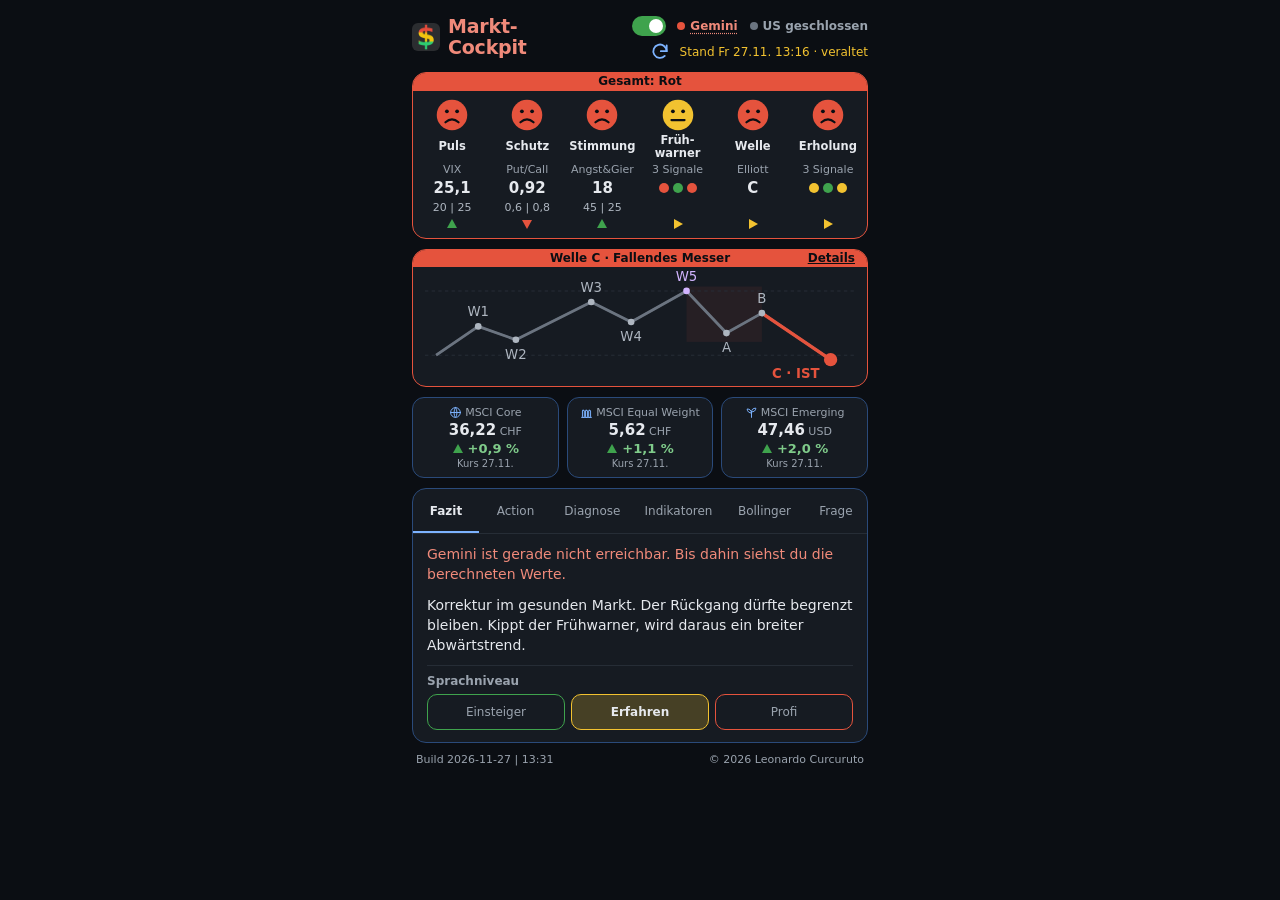
==== index.html @ 56d3d1f3 "Add files via upload" ====
<!doctype html>
<html lang="de">
<head>
<!-- ⚙️ VERSION: hier anpassen (Zürcher Zeit) -->
<script>const APP_VERSION = "2026-11-27 | 13:31";</script>
<meta charset="utf-8">
<meta name="viewport" content="width=device-width, initial-scale=1">
<meta name="theme-color" content="#0B0E13">
<link rel="icon" type="image/png" href="favicon.png">
<title>Markt-Cockpit</title>
<style>
/* ════════════════════════════════════════════════════════════
   1. DESIGN-TOKENS
   ════════════════════════════════════════════════════════════ */
:root {
  --bg: #0B0E13;
  --card: #161B22;
  --card-inset: #0F1318;
  --line: #262D36;
  --line-soft: #1F252D;
  --text: #E6E9EE;
  --text-2: #C9CFD6;
  --muted: #9AA3AE;
  --accent: #7DB3FF;
  --green: #3FA34D;
  --yellow: #F2C230;
  --red: #E5533D;
  --red-text: #F08A7A;
  --green-text: #7FCB8A;
  --violet: #D2B4FF;
  --blue: #4F8FE0;
  --frame: #2A4A7A;
  --neutral: #6B7480;
  --radius: 14px;
  --gap: 10px;
  --font: Inter, system-ui, -apple-system, "Segoe UI", Roboto, sans-serif;
}

/* ════════════════════════════════════════════════════════════
   2. BASIS
   ════════════════════════════════════════════════════════════ */
* { box-sizing: border-box; }
html, body { overflow-x: hidden; }
body { margin: 0; background: var(--bg); color: var(--text); font-family: var(--font); -webkit-text-size-adjust: 100%; }
a { color: var(--accent); }
button, input, select { font-family: inherit; }
.app { max-width: 480px; margin: 0 auto; padding: 12px 12px 16px; display: flex; flex-direction: column; gap: var(--gap); }
.muted { color: var(--muted); }
.num { font-variant-numeric: tabular-nums; }

/* ════════════════════════════════════════════════════════════
   3. KOMPONENTEN
   ════════════════════════════════════════════════════════════ */
.card { background: var(--card); border: 1px solid var(--frame); border-radius: var(--radius); overflow: hidden; }
.card[data-level="green"]  { border: 1.5px solid var(--green); }
.card[data-level="yellow"] { border: 1.5px solid var(--yellow); }
.card[data-level="red"]    { border: 1.5px solid var(--red); }

.status-bar { color: var(--bg); background: var(--neutral); padding: 1px 12px; text-align: center; font-size: 12px; font-weight: 600; line-height: 1.3; position: relative; }
.status-bar[data-level="green"]  { background: var(--green); }
.status-bar[data-level="yellow"] { background: var(--yellow); }
.status-bar[data-level="red"]    { background: var(--red); }
.status-bar a { position: absolute; right: 12px; color: var(--bg); }

.dot { width: 10px; height: 10px; border-radius: 999px; display: inline-block; flex-shrink: 0; background: var(--neutral); }
.dot[data-level="green"]  { background: var(--green); }
.dot[data-level="yellow"] { background: var(--yellow); }
.dot[data-level="red"]    { background: var(--red); }
.dot[data-level="blue"]   { background: var(--blue); }

/* Kopfzeile */
.header { display: flex; justify-content: space-between; align-items: center; gap: 8px; }
.header h1 { margin: 0; font-size: 24px; font-weight: 700; letter-spacing: -0.2px; white-space: nowrap;
  padding: 4px 0; }
.info-row { display: flex; align-items: center; gap: 2px; white-space: nowrap; }
.refresh { background: none; border: none; color: var(--accent); width: 40px; height: 40px; margin: -10px -2px -10px -10px; display: flex; align-items: center; justify-content: center; border-radius: 10px; cursor: pointer; }
.refresh:disabled { color: var(--muted); cursor: default; }
.refresh[data-busy="true"] svg { animation: spin 1s linear infinite; }
@keyframes spin { to { transform: rotate(360deg); } }
.live { display: flex; flex-direction: column; align-items: flex-end; gap: 2px; font-size: 12px; color: var(--muted); }
.live__badge { display: flex; align-items: center; gap: 5px; font-weight: 600; }
.live__badge::before { content: ""; width: 8px; height: 8px; border-radius: 999px; background: var(--neutral); }
.live__badge[data-state="live"] { color: var(--green-text); }
.live__badge[data-state="live"]::before { background: var(--green); }
.live__badge[data-state="offline"] { color: var(--red-text); }
.live__badge[data-state="offline"]::before { background: var(--red); }
.live__info[data-stale="true"] { color: var(--yellow); }
.live__row { display: flex; align-items: center; gap: 12px; }
.ai-badge { display: flex; align-items: center; gap: 5px; font-weight: 600; color: var(--muted); background: none; border: none; padding: 0; font: inherit; font-weight: 600; min-height: 28px; cursor: pointer; }
.ai-badge[data-state="fail"] { color: var(--red-text); text-decoration: underline dotted; text-underline-offset: 3px; }
.ai-error { background: var(--card); border: 1px solid var(--red); border-radius: 10px; padding: 10px 12px; font-size: 13px; line-height: 1.45; display: flex; flex-direction: column; gap: 6px; }
.ai-error[hidden] { display: none; }
.ai-error__head { display: flex; justify-content: space-between; align-items: center; gap: 8px; font-weight: 700; }
.ai-error__close { background: none; border: none; color: var(--muted); font-size: 18px; min-width: 44px; min-height: 32px; margin: -6px -10px -6px 0; cursor: pointer; }
.ai-error__detail { font-family: ui-monospace, Consolas, monospace; font-size: 11px; color: var(--muted); white-space: pre-wrap; word-break: break-word; background: var(--card-inset); border-radius: 6px; padding: 6px 8px; }
.ai-badge::before { content: ""; width: 8px; height: 8px; border-radius: 999px; background: var(--neutral); }
.ai-badge[data-state="ok"]::before   { background: var(--green); }
.ai-badge[data-state="busy"]::before { background: var(--yellow); }
.ai-badge[data-state="fail"]::before { background: var(--red); }
.ai-badge[data-state="off"] { opacity: 0.6; }
/* Schieber Gemini ein/aus (Klickfläche 44×28, sichtbar 34×20) */
.switch { position: relative; width: 44px; height: 28px; margin: -4px -6px; background: none; border: none; padding: 0; cursor: pointer; flex-shrink: 0; }
.switch::before { content: ""; position: absolute; left: 5px; top: 4px; width: 34px; height: 20px; border-radius: 999px; background: var(--line); transition: background 0.15s; }
.switch::after { content: ""; position: absolute; left: 8px; top: 7px; width: 14px; height: 14px; border-radius: 999px; background: var(--muted); transition: left 0.15s, background 0.15s; }
.switch[aria-checked="true"]::before { background: var(--green); }
.switch[aria-checked="true"]::after { left: 22px; background: #fff; }
.switch:focus-visible { outline: 2px solid var(--accent); outline-offset: 0; border-radius: 999px; }

/* Smiley-Reihe */
.signals { display: grid; grid-template-columns: repeat(6, minmax(0, 1fr)); column-gap: 3px; padding: 6px 3px; }
.signal { background: none; border: none; color: var(--text); display: flex; flex-direction: column; align-items: center; gap: 3px; padding: 2px 0; min-height: 44px; min-width: 0; cursor: pointer; }
/* Name darf nur an &shy; umbrechen (Früh-warner); feste Höhe hält die Zeilen darunter auf einer Linie */
.signal__name { font-size: clamp(10px, 2.7vw, 11.5px); font-weight: 600; line-height: 13px; height: 26px; display: flex; align-items: center; text-align: center; hyphens: manual; }
.signal__src { font-size: clamp(10px, 2.6vw, 11px); color: var(--muted); white-space: nowrap; }
.signal__value { font-size: 15px; font-weight: 700; height: 19px; line-height: 19px; }
.signal__range { font-size: 11px; color: #AEB6C0; height: 14px; line-height: 14px; }
.lights { display: flex; gap: 4px; align-items: center; height: 19px; }

/* Wellen-Zyklus */
.wave { padding: 4px 12px; }
.wave svg { display: block; width: 100%; height: auto; }

/* ETFs */
.etfs { display: grid; grid-template-columns: repeat(3, minmax(0, 1fr)); gap: 8px; }
.etf { background: var(--card); border: 1px solid var(--frame); border-radius: 12px; padding: 8px 4px; display: flex; flex-direction: column; align-items: center; gap: 2px; min-width: 0; color: var(--text); text-decoration: none; }
a.etf:active { border-color: var(--accent); }
.etf__name { display: flex; align-items: center; gap: 3px; font-size: 11px; color: var(--muted); white-space: nowrap; max-width: 100%; overflow: hidden; }
.etf__price { font-size: 15px; font-weight: 700; }
.etf__cur { font-size: 11px; font-weight: 500; color: var(--muted); }
.etf__chg { display: flex; align-items: center; gap: 4px; font-size: 13px; font-weight: 600; color: var(--muted); }
.etf__chg[data-dir="down"] { color: var(--red-text); }
.etf__chg[data-dir="up"]   { color: var(--green-text); }
.etf__date { font-size: 10px; color: var(--muted); }

/* Tabs */
.tablist { display: grid; grid-template-columns: 0.9fr 1fr 1.1fr 1.25fr 1.1fr 0.85fr;   /* Fazit, Action, Diagnose, Indikatoren, Bollinger, Frage */ border-bottom: 1px solid var(--line); }
.tab { background: none; border: none; min-height: 44px; padding: 0; font-size: clamp(10px, 2.7vw, 12px); min-width: 0; color: var(--muted); font-weight: 500; white-space: nowrap; cursor: pointer; }
.tab[aria-selected="true"] { color: var(--text); font-weight: 700; box-shadow: inset 0 -2px 0 var(--accent); }
.panel { padding: 10px 14px 12px; display: flex; flex-direction: column; gap: 10px; }
.panel p { margin: 0; font-size: 14px; line-height: 1.45; }
.panel h3 { margin: 0; font-size: 11px; font-weight: 600; color: var(--muted); text-transform: uppercase; letter-spacing: 0.8px; }
.panel h3.plain { text-transform: none; letter-spacing: 0; font-size: 12px; }
.block { display: flex; flex-direction: column; gap: 6px; border-top: 1px solid var(--line); padding-top: 8px; }
.loading { color: var(--muted); font-size: 13px; }
.error-text { color: var(--red-text); font-size: 13px; }

.kv { display: flex; align-items: center; gap: 8px; font-size: 13px; }
.kv > :nth-child(2) { flex-grow: 1; }
.kv > :last-child { color: var(--muted); }

.action { display: flex; gap: 10px; }
.action__nr { width: 22px; height: 22px; border-radius: 999px; background: var(--line); font-size: 12px; font-weight: 700; display: flex; align-items: center; justify-content: center; flex-shrink: 0; }
.action__title { font-size: 14px; font-weight: 600; }
.action__text { font-size: 13px; color: #AEB6C0; line-height: 1.4; }

.chips { display: flex; gap: 8px; flex-wrap: wrap; }
.chip { display: flex; align-items: center; gap: 6px; font-size: 12px; font-weight: 600; background: var(--card-inset); border: 1px solid var(--line); border-radius: 999px; padding: 3px 9px; }
.verdict { font-size: 15px; font-weight: 700; }
.verdict[data-level="green"]  { color: var(--green-text); }
.verdict[data-level="yellow"] { color: var(--yellow); }
.verdict[data-level="red"]    { color: var(--red-text); }
.verdict[data-level="blue"]   { color: #8DB8F0; }

.phase { background: var(--card-inset); border-left: 3px solid var(--neutral); border-radius: 0 8px 8px 0; padding: 8px 10px; }
.phase[data-level="green"]  { border-left-color: var(--green); }
.phase[data-level="yellow"] { border-left-color: var(--yellow); }
.phase[data-level="red"]    { border-left-color: var(--red); }
.phase__name { font-size: 12px; font-weight: 700; letter-spacing: 0.3px; }
.phase__desc { font-size: 13px; color: var(--text-2); line-height: 1.4; margin-top: 2px; }

.row-btn { background: none; border: none; border-bottom: 1px solid var(--line-soft); color: var(--text); display: flex; align-items: center; gap: 10px; padding: 0; min-height: 44px; font-size: 13px; text-align: left; cursor: pointer; width: 100%; }
.row-btn > :nth-child(2) { flex-grow: 1; }
.back-btn { background: none; border: none; color: var(--accent); display: flex; align-items: center; gap: 4px; padding: 0; min-height: 44px; font-size: 13px; cursor: pointer; align-self: flex-start; }
.ind-row { display: grid; grid-template-columns: 10px 1fr auto 12px; gap: 4px 10px; align-items: center; padding: 8px 0; border-bottom: 1px solid var(--line-soft); }
.ind-row__name { font-size: 13px; font-weight: 600; }
.ind-row__val { font-size: 13px; font-weight: 600; }
.ind-row__desc { grid-column: 2 / 5; font-size: 12px; color: var(--muted); line-height: 1.4; }
.kachel-fazit { background: var(--card-inset); border: 1px solid var(--line); border-radius: 10px; padding: 10px 12px; font-size: 13px; line-height: 1.45; color: var(--text-2); }

.boll { display: flex; flex-direction: column; gap: 6px; padding-top: 4px; }
.boll__bar { position: relative; height: 12px; border-radius: 999px; overflow: visible;
  background: linear-gradient(to right,
    var(--red) 0 25%, var(--yellow) 25% 35%, var(--blue) 35% 65%, var(--yellow) 65% 75%, var(--green) 75% 100%); }
.boll__marker { position: absolute; top: -5px; width: 6px; height: 22px; margin-left: -3px; border-radius: 3px; background: var(--text); box-shadow: 0 0 0 2px var(--bg); }
.boll__labels { display: flex; justify-content: space-between; font-size: 11px; color: var(--muted); }
.button-link { font-size: 14px; font-weight: 600; text-align: center; border: 1px solid #2E3640; border-radius: 10px; padding: 12px; text-decoration: none; display: block; }
.seg { display: grid; grid-template-columns: repeat(3, minmax(0, 1fr)); gap: 6px; }
.seg button { background: none; border: 1px solid var(--c); border-radius: 10px; color: var(--muted); font-size: 12px; min-height: 36px; cursor: pointer; }
.seg button[aria-pressed="true"] { background: color-mix(in srgb, var(--c) 22%, transparent); color: var(--text); font-weight: 600; }
.seg button[data-style="0"] { --c: var(--green); }
.seg button[data-style="1"] { --c: var(--yellow); }
.seg button[data-style="2"] { --c: var(--red); }
.ask { display: flex; gap: 8px; }
.ask input { flex: 1; min-width: 0; background: var(--card-inset); border: 1px solid var(--line); border-radius: 10px; color: var(--text); font-size: 14px; padding: 10px 12px; min-height: 44px; }
.ask input:focus { outline: none; border-color: var(--accent); }
.ask button { background: var(--line); border: none; border-radius: 10px; color: var(--text); font-size: 13px; font-weight: 600; padding: 0 14px; min-height: 44px; cursor: pointer; }
.ask button:disabled, .ask input:disabled { opacity: 0.5; }

.header h1 { display: flex; align-items: center; gap: 8px; }
.logo { width: 22px; height: 22px; border-radius: 5px; }
#appTitle span { transition: color 0.3s; }
#appTitle[data-level="green"]  span { color: var(--green-text); }
#appTitle[data-level="yellow"] span { color: var(--yellow); }
#appTitle[data-level="red"]    span { color: var(--red-text); }

/* Kopfzeile auf schmalen Handys: Titel darf schrumpfen, rechte Seite kompakter */
.header h1 { min-width: 0; flex-shrink: 1; }
/* Titel zweizeilig, Logo über beide Zeilen */
#appTitle { font-size: 19px; line-height: 1.1; }
#appTitle .logo { width: 28px; height: 28px; border-radius: 6px; }
@media (max-width: 380px) { #appTitle { gap: 6px; } #appTitle .logo { width: 26px; height: 26px; } }
.live { flex-shrink: 0; }
@media (max-width: 420px) {
  .header { gap: 6px; }
  .live { font-size: 11px; }
  .live__row { gap: 6px; }
  .live__badge, .ai-badge { gap: 4px; }
}

/* Fusszeile */
.footer { display: flex; justify-content: space-between; font-size: 11px; color: var(--muted); padding: 0 4px; }
</style>
</head>
<body>
<main class="app">

  <header class="header">
    <h1 id="appTitle"><img class="logo" src="favicon.png" alt="" onerror="this.remove()"><span>Markt-<br>Cockpit</span></h1>
    <div class="live">
      <span class="live__row">
        <button type="button" class="switch" id="aiSwitch" role="switch" aria-checked="true" aria-label="Gemini ein- oder ausschalten" title="Gemini ein/aus" data-action="ai-toggle"></button>
        <button type="button" class="ai-badge" id="aiBadge" data-state="idle" data-action="ai-info" title="Gemini-Verbindung">Gemini</button>
        <span class="live__badge" id="liveBadge">–</span>
      </span>
      <span class="info-row">
        <button type="button" class="refresh" id="refreshBtn" data-action="refresh" aria-label="Daten aktualisieren" title="Daten aktualisieren">
          <svg width="20" height="20" viewBox="0 0 24 24" aria-hidden="true" fill="none" stroke="currentColor" stroke-width="2.2" stroke-linecap="round" stroke-linejoin="round"><path d="M20 11a8 8 0 1 0-2.3 5.7"/><path d="M20 4v7h-7"/></svg>
        </button>
        <span class="live__info num" id="liveInfo">lädt…</span>
      </span>
    </div>
  </header>

  <section class="ai-error" id="aiErrorBox" role="alert" hidden></section>

  <section class="card" id="signalsCard" aria-label="Signale nach Zeithorizont">
    <div class="status-bar" id="overallBar" role="status">Gesamt: –</div>
    <div class="signals" id="signals"></div>
  </section>

  <section class="card" id="waveCard" aria-label="Wellen-Zyklus">
    <div class="status-bar" id="waveBar" role="status">Welle –</div>
    <div class="wave" id="waveChart"></div>
  </section>

  <section class="etfs" id="etfs" aria-label="ETFs"></section>

  <section class="card" id="tabsCard" aria-label="Details">
    <div class="tablist" role="tablist" id="tablist"></div>
    <div class="panel" id="tabPanel" role="tabpanel"></div>
  </section>

  <footer class="footer">
    <span class="num" id="build"></span>
    <span>© 2026 Leonardo Curcuruto</span>
  </footer>

</main>

<script>
"use strict";

/* ════════════════════════════════════════════════════════════
   1. KONFIGURATION
   ════════════════════════════════════════════════════════════ */

const CONFIG = {
  dataUrl: "data/market.json",          // erzeugt von .github/workflows/update-market.yml
  workerUrl: "https://adm-dashboard-proxy-google-api.siciliano-735.workers.dev",
  refreshUrl: "",                       // URL des Workers "cockpit-refresh" eintragen; leer = nur neu laden
  refreshMinutes: 5,
  staleMinutes: 90,                     // ältere Daten werden gelb markiert (bei offener Börse)
  maxAgeHours: 24,                      // älter als das: immer gelb und "veraltet"
  bottomFinderUrl: "https://de.tradingview.com/script/9iof2PC9/",
  tradingViewUrl: "https://www.tradingview.com/chart/NQ4ANQk2/?symbol=LSE%3ASWDA",
  analysisMaxAgeMin: 180,              // höchstens alle 3 h neu analysieren, ausser die Lage ändert sich
  storage: { gemini: "cockpit.gemini.v5", style: "analyseStyleLevel", aiOn: "cockpit.gemini.enabled" },   // v5: neuer Prompt (Zahlenformat)
};

// Ampel-Schwellen. level() liest: ab "yellow" gelb, ab "red" rot; lowerIsWorse kehrt die Richtung um.
const T = {
  vix:          { yellow: 20,  red: 25 },
  putCall:      { yellow: 0.6, red: 0.8 },
  fearGreed:    { greenLow: 45, greenHigh: 55, redLow: 25, redHigh: 75 },   // beidseitig: Angst UND Gier
  momentum:     { yellow: 75, red: 35, lowerIsWorse: true },
  breadth:      { yellow: 50, red: 35, lowerIsWorse: true },
  strength:     { yellow: 75, red: 35, lowerIsWorse: true },
  hySpread:     { yellow: 3.5, red: 5 },                  // High-Yield-Aufschlag in Prozentpunkten
  move:         { yellow: 70,  red: 110 },
  yieldCurve:   { yellow: 0.5, red: 0, lowerIsWorse: true },
  goldOilRatio: { yellow: 16,  red: 22 },
  oil:          { yellow: 60,  red: 90 },
  bitcoinPct:   { yellow: 2,   red: -2, lowerIsWorse: true },
  // Wellen-Modell (aus dem bisherigen Cockpit übernommen)
  phase: { overheatScore: 76, illusionBreadth: 35, illusionScoreMin: 35,
           knifeScore: 30, knifeVix: 24, correctionScore: 45, correctionBreadth: 45 },
};

// 8-Wellen-Zyklus: Ampel, Position in der Grafik, Erklärung
const PHASES = {
  W1: { level: "green",  x: 48,  y: 50, name: "Welle 1: Der Aufbruch", desc: "Erste zaghafte Erholung nach einem Bärenmarkt, meist von institutionellen Anlegern getragen." },
  W2: { level: "yellow", x: 82,  y: 62, name: "Welle 2: Der Rückstau", desc: "Scharfer Rücksetzer, weil die alte Angst nachwirkt. Welle 2 macht keine neuen Tiefs." },
  W3: { level: "green",  x: 150, y: 28, name: "Welle 3: Die breite Masse", desc: "Längste und stärkste Aufwärtsbewegung, getragen von guter Marktbreite." },
  W4: { level: "yellow", x: 186, y: 46, name: "Welle 4: Die Konsolidierung", desc: "Gewinnmitnahmen, unruhige Seitwärtsphase. Letzte gesunde Kaufgelegenheit." },
  W5: { level: "yellow", x: 236, y: 18, name: "Welle 5: Die Euphorie", desc: "Finale Übertreibung durch FOMO. Allzeithochs, während Grossanleger verkaufen." },
  A:  { level: "red",    x: 272, y: 56, name: "Welle A: Der Warnschuss", desc: "Erster abrupter Einbruch, von der Masse oft als Nachkaufchance unterschätzt." },
  B:  { level: "yellow", x: 304, y: 38, name: "Welle B: Markt-Illusion", desc: "Bullenfalle: Die Kurse steigen nochmals, die Marktbreite ist aber eingebrochen." },
  C:  { level: "red",    x: 366, y: 80, name: "Welle C: Die Kapitulation", desc: "Panikphase mit scharfem Abverkauf unter das Niveau von Welle A. Danach startet ein neuer Zyklus." },
};
const PHASE_ORDER = ["W1", "W2", "W3", "W4", "W5", "A", "B", "C"];

const TABS = [
  { id: "fazit",  label: "Fazit" },
  { id: "action", label: "Action" },
  { id: "diag",   label: "Diagnose" },
  { id: "ind",    label: "Indikatoren" },
  { id: "boll",   label: "Bollinger" },
  { id: "frage",  label: "Frage" },
];

const ETF_ICONS = { core: "globe", equal: "bars", emerging: "sprout" };
// Absprung zur Kursquelle (Yahoo Finance, gleiche Börse und Währung wie in data/market.json).
// Fallback, falls market.json noch keinen Ticker enthält.
const ETF_TICKERS = { core: "WRDUSW.SW", equal: "MWEQ.SW", emerging: "EIMI.SW" };
const etfUrl = (ticker) => `https://finance.yahoo.com/quote/${encodeURIComponent(ticker)}/`;

const STYLE_LEVELS = [
  { label: "Einsteiger", prompt: "Erkläre sehr einfach, ohne Fachbegriffe. Ein Alltagsvergleich ist erlaubt, darf aber kein Risiko verharmlosen." },
  { label: "Erfahren",   prompt: "Erkläre für Anleger mit Grundkenntnissen. Übliche Fachbegriffe sind ok." },
  { label: "Profi",      prompt: "Knapp und fachlich präzise, Fachbegriffe ohne Erklärung." },
];

/* ════════════════════════════════════════════════════════════
   2. HILFSFUNKTIONEN
   ════════════════════════════════════════════════════════════ */
const $ = (id) => document.getElementById(id);

const esc = (s) => String(s ?? "").replace(/[&<>"']/g, (c) =>
  ({ "&": "&amp;", "<": "&lt;", ">": "&gt;", '"': "&quot;", "'": "&#39;" }[c]));

const isNum = (n) => typeof n === "number" && Number.isFinite(n);

const fmt = (n, digits = 2) => isNum(n)
  ? n.toLocaleString("de-CH", { minimumFractionDigits: digits, maximumFractionDigits: digits }).replace(".", ",")
  : "–";

const fmtPct = (n, digits = 1) => isNum(n) ? (n > 0 ? "+" : n < 0 ? "−" : "") + fmt(Math.abs(n), digits) + " %" : "–";

async function fetchJSON(url, options = {}, timeoutMs = 15000) {
  const ctrl = new AbortController();
  const timer = setTimeout(() => ctrl.abort(), timeoutMs);
  try {
    const res = await fetch(url, { ...options, signal: ctrl.signal });
    if (!res.ok) {
      const body = await res.text().catch(() => "");
      throw Object.assign(new Error(`HTTP ${res.status}`), { status: res.status, body: body.slice(0, 800) });
    }
    return await res.json();
  } finally {
    clearTimeout(timer);
  }
}

const store = {
  get(key) { try { return JSON.parse(localStorage.getItem(key)); } catch { return null; } },
  set(key, val) { try { localStorage.setItem(key, JSON.stringify(val)); } catch { /* voll oder gesperrt */ } },
};

/* ════════════════════════════════════════════════════════════
   3. DATEN
   ════════════════════════════════════════════════════════════ */
const loadMarket = () => fetchJSON(`${CONFIG.dataUrl}?t=${Date.now()}`);

/* ════════════════════════════════════════════════════════════
   4. LOGIK
   ════════════════════════════════════════════════════════════ */
function level(value, t) {
  if (!isNum(value)) return "none";
  if (t.lowerIsWorse) return value <= t.red ? "red" : value <= t.yellow ? "yellow" : "green";
  return value >= t.red ? "red" : value >= t.yellow ? "yellow" : "green";
}

// Angst & Gier: beide Extreme sind ein Warnsignal
function fearGreedLevel(v) {
  const t = T.fearGreed;
  if (!isNum(v)) return "none";
  if (v < t.redLow || v > t.redHigh) return "red";
  return v >= t.greenLow && v <= t.greenHigh ? "green" : "yellow";
}

// Richtung ggü. Vortag aus Sicht des Marktes: worse | better | same
function trend(value, prev, lowerIsWorse = false, tolerancePct = 1) {
  if (!isNum(value) || !isNum(prev) || prev === 0) return "same";
  const chg = ((value - prev) / Math.abs(prev)) * 100;
  if (Math.abs(chg) < tolerancePct) return "same";
  return (lowerIsWorse ? chg < 0 : chg > 0) ? "worse" : "better";
}

// Ampel einer Gruppe: 2+ rot = rot, 1 rot oder 2+ gelb = gelb, sonst grün
function groupLevel(levels) {
  const valid = levels.filter((l) => l !== "none");
  if (!valid.length) return "none";
  const reds = valid.filter((l) => l === "red").length;
  const yellows = valid.filter((l) => l === "yellow").length;
  return reds >= 2 ? "red" : reds === 1 || yellows >= 2 ? "yellow" : "green";
}

// Gesamt über die fünf Smileys: 0–1 rot = grün, 2–3 = gelb, 4–5 = rot
function overallLevel(levels) {
  if (levels.every((l) => l === "none")) return "none";
  const reds = levels.filter((l) => l === "red").length;
  return reds >= 4 ? "red" : reds >= 2 ? "yellow" : "green";
}

function fruehwarnerLevel(fw) {
  if (!fw) return "none";
  const reds = ["smallCaps", "breadth", "credit"].filter((k) => fw[k]?.red).length;
  return reds >= 3 ? "red" : reds === 2 ? "yellow" : "green";
}

// Erholungs-Radar: 3 grün = Boden wahrscheinlich, 2 = erste Zeichen, 0–1 = noch kein Boden (rot)
function erholungLevel(er) {
  if (!er) return "none";
  const greens = ["fearTurn", "vixCurve", "credit"].filter((k) => er[k]?.green).length;
  return greens >= 3 ? "green" : greens === 2 ? "yellow" : "red";
}
const ERHOLUNG_TEXT = { green: "Boden wahrscheinlich", yellow: "Erste Zeichen", red: "Noch kein Boden", none: "Keine Daten" };

// Wellen-Modell: Phase aus Angst & Gier, Marktbreite und VIX
function detectPhase(fg, breadth, vix) {
  const p = T.phase;
  if (!isNum(fg)) return { code: null, status: "Keine Daten" };
  if (fg >= p.overheatScore) return { code: "W5", status: "Überhitzt" };
  if (isNum(breadth) && breadth < p.illusionBreadth && fg >= p.illusionScoreMin) return { code: "B", status: "Markt-Illusion" };
  if (fg < p.knifeScore && isNum(vix) && vix > p.knifeVix) return { code: "C", status: "Fallendes Messer" };
  if (fg < p.correctionScore || (isNum(breadth) && breadth < p.correctionBreadth)) return { code: "A", status: "Korrektur" };
  return { code: "W3", status: "Gesund" };
}

// Marktdiagnose = Welle × Frühwarner × Erholungs-Radar
function diagnose(phase, fwLevel, erLevel) {
  const down = phase === "A" || phase === "C";
  const up = phase === "W1" || phase === "W3" || phase === "W5";
  const fwRed = fwLevel === "red";
  if (!phase) return { level: "none", title: "Keine Diagnose", text: "Es fehlen Daten." };
  if (down && erLevel === "green") return { level: "green", title: "Boden in Sicht – Kaufgelegenheit",
    text: "Die Panik lässt nach: Angst, VIX und Kreditmarkt entspannen sich. Eine gute Phase für die nächste Tranche." };
  if (down && erLevel === "yellow" && !fwRed) return { level: "green", title: "Korrektur mit ersten Erholungszeichen",
    text: "Der Markt ist gesund und die Panik beginnt nachzulassen. Ein Boden ist noch nicht bestätigt." };
  if (down && !fwRed) return { level: "green", title: "Korrektur im gesunden Markt",
    text: "Der Rückgang dürfte begrenzt bleiben. Kippt der Frühwarner, wird daraus ein breiter Abwärtstrend." };
  if (down && fwRed) return { level: "red", title: "Breiter Abwärtstrend",
    text: "Welle C kann tief laufen. Nur gestaffelt investieren." };
  if (phase === "B" && fwRed) return { level: "red", title: "Bullenfalle", text: "Die Erholung hat keine breite Basis." };
  if (up && fwRed) return { level: "yellow", title: "Divergenz – mögliches Top", text: "Der Index steigt, der breite Markt bröckelt." };
  return { level: "green", title: "Gesunder Trend", text: "Kein Handlungsbedarf." };
}

// "Mo 23.11." in Zürcher Zeit
function dayDate(d) {
  const p = Object.fromEntries(new Intl.DateTimeFormat("de-CH", { timeZone: "Europe/Zurich", weekday: "short", day: "2-digit", month: "2-digit" })
    .formatToParts(d).map((x) => [x.type, x.value]));
  return `${p.weekday.replace(".", "")} ${p.day}.${p.month}.`;
}

// "2026-11-20" → "20.11."
const isoToDayMonth = (iso) => (/^\d{4}-\d{2}-\d{2}$/.test(iso || "") ? `${iso.slice(8, 10)}.${iso.slice(5, 7)}.` : "");

function marketClock(updatedIso, now = new Date()) {
  const ny = new Date(now.toLocaleString("en-US", { timeZone: "America/New_York" }));
  const day = ny.getDay();
  const mins = ny.getHours() * 60 + ny.getMinutes();
  const open = day >= 1 && day <= 5 && mins >= 570 && mins < 960;          // 9:30–16:00 New York
  const zh = (d) => d.toLocaleTimeString("de-CH", { timeZone: "Europe/Zurich", hour: "2-digit", minute: "2-digit" });
  const updated = updatedIso ? new Date(updatedIso) : null;
  const ageMin = updated ? (now - updated) / 60000 : Infinity;
  const tooOld = ageMin > CONFIG.maxAgeHours * 60;
  return {
    open,
    stale: (open && ageMin > CONFIG.staleMinutes) || tooOld,
    label: updated ? `Stand ${dayDate(updated)} ${zh(updated)}${tooOld ? " · veraltet" : ""}` : "Keine Daten",
  };
}

// Alle Anzeigewerte an einem Ort aus den Rohdaten berechnen
function buildModel(m) {
  const s = m.sentiment || {};
  const parts = s.parts || {};
  const q = m.quotes || {};
  const r = m.rates || {};
  const score = (k) => parts[k]?.score;

  const fg = s.fearGreed?.value;
  const vix = s.vix?.value;
  const breadth = score("stock_price_breadth");
  const phase = detectPhase(fg, breadth, vix);
  const phaseLevel = phase.code ? PHASES[phase.code].level : "none";
  const fwLevel = fruehwarnerLevel(m.fruehwarner);
  const erLevel = erholungLevel(m.erholung);
  const ratio = isNum(q.gold?.value) && isNum(q.oil?.value) && q.oil.value > 0 ? q.gold.value / q.oil.value : null;

  // Einzelindikatoren je Kachel
  const row = (name, value, lvl, desc, tr = "same") => ({ name, value, level: lvl, desc, trend: tr });
  const groups = [
    { id: "sentiment", name: "Sentiment & Nervosität", rows: [
      row("VIX", fmt(vix, 1), level(vix, T.vix), "Angst-Index: erwartete Schwankung des S&P 500. Unter 20 ruhig, über 25 Stress.", trend(vix, s.vix?.prev)),
      row("Angst & Gier", isNum(fg) ? `${Math.round(fg)} / 100` : "–", fearGreedLevel(fg), "CNN-Stimmungsbarometer aus sieben Faktoren. Beide Extreme sind Warnsignale.", trend(fg, s.fearGreed?.prev, true)),
      row("Put/Call", fmt(s.putCall?.value, 2), level(s.putCall?.value, T.putCall), "Absicherungen im Verhältnis zu Wetten auf steigende Kurse (5-Tage-Schnitt).", trend(s.putCall?.value, s.putCall?.prev)),
      row("Bitcoin 24 h", fmtPct(q.bitcoin?.changePct), level(q.bitcoin?.changePct, T.bitcoinPct), `Fiebermesser für Risikolust. Kurs: ${fmt(q.bitcoin?.value, 0)} USD.`),
    ]},
    { id: "trend", name: "Trend- & Sicherheits-Schutz", rows: [
      row("Sicherheits-Ampel", phase.status, phaseLevel, phase.code ? PHASES[phase.code].name : "–"),
      row("Markt-Schwung", isNum(score("market_momentum_sp500")) ? `${Math.round(score("market_momentum_sp500"))} / 100` : "–", level(score("market_momentum_sp500"), T.momentum), "S&P 500 im Vergleich zu seinem 125-Tage-Schnitt (CNN)."),
      row("Marktbreite", isNum(breadth) ? `${Math.round(breadth)} / 100` : "–", level(breadth, T.breadth), "Steigen viele oder nur wenige Aktien? Unter 35 trägt nur noch eine Minderheit den Markt."),
    ]},
    { id: "struktur", name: "Markt-Struktur & Liquidität", rows: [
      row("Aktien-Stärke", isNum(score("stock_price_strength")) ? `${Math.round(score("stock_price_strength"))} / 100` : "–", level(score("stock_price_strength"), T.strength), "Aktien auf 52-Wochen-Hochs im Vergleich zu Tiefs."),
      row("Credit Spreads", isNum(r.hySpread?.value) ? fmt(r.hySpread.value, 2) + " %" : "–", level(r.hySpread?.value, T.hySpread), "Aufschlag von Hochzinsanleihen gegenüber Staatsanleihen. Steigt er, wächst der Stress im Kreditmarkt.", trend(r.hySpread?.value, r.hySpread?.prev)),
      row("MOVE-Index", fmt(q.move?.value, 1), level(q.move?.value, T.move), "Erwartete Schwankung von US-Staatsanleihen, das Gegenstück zum VIX.", trend(q.move?.value, q.move?.prev)),
      row("Zinskurve 10J–2J", isNum(r.yieldCurve?.value) ? fmtPct(r.yieldCurve.value, 2).replace(" %", " pp") : "–", level(r.yieldCurve?.value, T.yieldCurve), "Unter 0 ist die Kurve invertiert, historisch ein Rezessionsvorbote.", trend(r.yieldCurve?.value, r.yieldCurve?.prev, true)),
    ]},
    { id: "rohstoffe", name: "Rohstoffe: Öl & Gold", rows: [
      row("Gold-Öl-Ratio", isNum(ratio) ? `${fmt(ratio, 1)} : 1` : "–", level(ratio, T.goldOilRatio), "Hoch = Krisenstimmung, tief = starkes Wachstum."),
      row("Gold", isNum(q.gold?.value) ? fmt(q.gold.value, 0) + " USD" : "–", "none", "Sicherer Hafen in unruhigen Zeiten (Future, Unze).", trend(q.gold?.value, q.gold?.prev, true)),
      row("Öl (WTI)", isNum(q.oil?.value) ? fmt(q.oil.value, 2) + " USD" : "–", level(q.oil?.value, T.oil), "Spiegel der globalen Energienachfrage.", trend(q.oil?.value, q.oil?.prev)),
    ]},
  ];
  groups.forEach((g) => { g.level = groupLevel(g.rows.map((x) => x.level)); });

  const signals = [
    { name: "Puls", src: "VIX", tab: "ind", value: fmt(vix, 1), range: "20 | 25", level: level(vix, T.vix), trend: trend(vix, s.vix?.prev) },
    { name: "Schutz", src: "Put/Call", tab: "ind", value: fmt(s.putCall?.value, 2), range: "0,6 | 0,8", level: level(s.putCall?.value, T.putCall), trend: trend(s.putCall?.value, s.putCall?.prev) },
    { name: "Stimmung", src: "Angst&Gier", tab: "ind", value: isNum(fg) ? Math.round(fg) : "–", range: "45 | 25", level: fearGreedLevel(fg), trend: trend(fg, s.fearGreed?.prev, true) },
    { name: "Früh&shy;warner", src: "3 Signale", tab: "diag", lights: m.fruehwarner || {}, level: fwLevel, trend: "same" },
    { name: "Welle", src: "Elliott", tab: "diag", value: phase.code || "–", level: phaseLevel, trend: "same" },
    { name: "Erholung", src: "3 Signale", tab: "diag", recovery: m.erholung || {}, level: erLevel, trend: "same", inOverall: false },
  ];

  return {
    raw: m, groups, signals, phase, phaseLevel, fwLevel, erLevel,
    // Gesamtampel wie bisher nur aus den fünf Warn-Smileys; Erholung zählt nicht mit
    overall: overallLevel(signals.filter((x) => x.inOverall !== false).map((x) => x.level)),
    diag: diagnose(phase.code, fwLevel, erLevel),
    clock: marketClock(m.updated),
  };
}

/* ════════════════════════════════════════════════════════════
   5. GEMINI (über Cloudflare Worker, der Key bleibt im Worker)
   ════════════════════════════════════════════════════════════ */
// Erzwingt gültiges JSON in genau dieser Form
const ANALYSIS_SCHEMA = {
  type: "OBJECT",
  properties: {
    fazit: { type: "STRING" },
    actions: { type: "ARRAY", items: { type: "OBJECT", properties: { title: { type: "STRING" }, text: { type: "STRING" } }, required: ["title", "text"] } },
    kacheln: { type: "OBJECT", properties: { sentiment: { type: "STRING" }, trend: { type: "STRING" }, struktur: { type: "STRING" }, rohstoffe: { type: "STRING" } } },
  },
  required: ["fazit", "actions", "kacheln"],
};

// Gemini liefert Umlaute teils als HTML-Codes (&#228; = ä). Zurückwandeln, ohne HTML auszuführen.
function decodeEntities(t) {
  const ta = document.createElement("textarea");
  ta.innerHTML = t;
  return ta.value;
}

// Schreibweise absichern: echte Umlaute, nie ß (Schweiz)
const swissSpelling = (t) => decodeEntities(String(t ?? "")).replace(/ß/g, "ss");

// Alle Texte in einem Gemini-Ergebnis bereinigen (auch verschachtelt)
const cleanTexts = (v) => typeof v === "string" ? swissSpelling(v)
  : Array.isArray(v) ? v.map(cleanTexts)
  : v && typeof v === "object" ? Object.fromEntries(Object.entries(v).map(([k, x]) => [k, cleanTexts(x)]))
  : v;

async function callGemini(prompt, schema = null) {
  const body = {
    contents: [{ role: "user", parts: [{ text: prompt }] }],
    generationConfig: { temperature: 0.3, ...(schema ? { responseMimeType: "application/json", responseSchema: schema } : {}) },
  };
  setGeminiStatus("busy");
  try {
    const res = await fetchJSON(CONFIG.workerUrl, {
      method: "POST", headers: { "Content-Type": "application/json" }, body: JSON.stringify(body),
    }, 95000);   // Cloudflare bricht nach 100 s ab
    // Denk-Teile (thought) überspringen, nur die eigentliche Antwort verwenden
    const text = (res?.candidates?.[0]?.content?.parts || []).filter((p) => !p.thought).map((p) => p.text || "").join("");
    if (!text) throw new Error("Leere Antwort");
    ui.geminiError = null;
    setGeminiStatus("ok");
    return schema ? text : swissSpelling(text);   // JSON wird nach dem Einlesen bereinigt
  } catch (err) {
    rememberGeminiError(err);
    setGeminiStatus("fail");
    throw err;
  }
}

function parseJsonLoose(text) {
  const clean = text.replace(/```json|```/g, "").trim();
  try { return JSON.parse(clean); } catch { /* weiter unten */ }
  const start = clean.indexOf("{"), end = clean.lastIndexOf("}");
  return JSON.parse(clean.slice(start, end + 1));
}

function geminiFacts(model) {
  const m = model.raw;
  return {
    welle: model.phase.code, welle_status: model.phase.status, marktdiagnose: model.diag.title,
    gesamtampel: model.overall, fruehwarner: m.fruehwarner,
    erholungs_radar: { status: ERHOLUNG_TEXT[model.erLevel], details: m.erholung },
    angst_gier: m.sentiment?.fearGreed, vix: m.sentiment?.vix, put_call: m.sentiment?.putCall,
    cnn_teilindikatoren: m.sentiment?.parts, kurse: m.quotes, zinsen: m.rates,
    etfs: m.etfs, bollinger_swda: m.bollinger,
    // So stehen die Werte in den Kacheln. Gemini soll genau diese Schreibweise verwenden.
    anzeige: {
      vix: fmt(m.sentiment?.vix?.value, 1), vix_vortag: fmt(m.sentiment?.vix?.prev, 1),
      angst_gier: isNum(m.sentiment?.fearGreed?.value) ? String(Math.round(m.sentiment.fearGreed.value)) : "–",
      angst_gier_vortag: isNum(m.sentiment?.fearGreed?.prev) ? String(Math.round(m.sentiment.fearGreed.prev)) : "–",
      put_call: fmt(m.sentiment?.putCall?.value, 2),
      sp500_veraenderung: fmtPct(m.quotes?.sp500?.changePct, 1),
    },
  };
}

function buildPrompt(model, styleIdx) {
  return `Du bist ein besonnener Marktstratege. Dein Leser ist ein langfristiger Privatanleger in der Schweiz
(Anlagehorizont 10–15 Jahre, drei Welt-ETFs: MSCI Core, MSCI Equal Weight, MSCI Emerging; gestaffelter Einstieg).
Sprachniveau: ${STYLE_LEVELS[styleIdx].prompt}

REGELN:
1. Nutze ausschliesslich die Daten unten. Erfinde keine Zahlen, keine Unternehmensnachrichten.
2. Die Welle und die Marktdiagnose sind gesetzt. Widersprich ihnen nicht.
   Nenne neben Risiken auch positive Anzeichen (Erholungs-Radar, Frühwarner), wenn die Daten sie zeigen.
3. Weder beschönigen noch dramatisieren. Chancen und Risiken gleich gewichten.
4. Rechtschreibung: Verwende IMMER die Umlaute ä, ö, ü, Ä, Ö, Ü – niemals ae, oe, ue als Ersatz.
   Verwende NIE das Zeichen ß, schreibe immer ss (Schweizer Rechtschreibung). Du-Form.
   Schreibe reinen Text: keine HTML-Codes wie &#228; oder &auml;, kein Markdown.
5. Zahlen: Übernimm VIX, Angst & Gier, Put/Call und S&P-500-Veränderung exakt aus "anzeige"
   (Dezimalkomma, gleiche Rundung). Alle übrigen Zahlen ebenfalls mit Dezimalkomma.

Antworte NUR mit diesem JSON:
{"fazit": "3–4 Sätze Fliesstext zur Gesamtlage inkl. wichtigster Veränderung zum Vortag",
 "actions": [{"title": "max. 5 Wörter", "text": "1 Satz"}],
 "kacheln": {"sentiment": "1–2 Sätze", "trend": "1–2 Sätze", "struktur": "1–2 Sätze", "rohstoffe": "1–2 Sätze"}}
Genau 4 Actions, handlungsorientiert.

DATEN:
${JSON.stringify(geminiFacts(model))}`;
}

// Gratis-Stufe von Gemini: nur wenige Anfragen pro Tag. Deshalb wird nur neu analysiert,
// wenn sich die Lage ändert oder die letzte Analyse älter als CONFIG.analysisMaxAgeMin ist.
const situationKey = (model) => [model.phase.code, model.overall, model.fwLevel, model.erLevel, model.diag.title].join("|");

async function getAnalysis(model, styleIdx) {
  const cache = store.get(CONFIG.storage.gemini) || {};
  const hit = cache[styleIdx];
  const fresh = hit && hit.key === situationKey(model) && Date.now() - hit.at < CONFIG.analysisMaxAgeMin * 60000;
  if (fresh) return hit.texts;
  if (!ui.aiOn) return null;   // Schieber aus: keine Anfrage an Gemini

  let out;
  try {
    out = parseJsonLoose(await callGemini(buildPrompt(model, styleIdx), ANALYSIS_SCHEMA));
  } catch (err) {
    if (!(err instanceof SyntaxError)) throw err;          // nur bei kaputtem JSON nochmals versuchen
    out = parseJsonLoose(await callGemini(buildPrompt(model, styleIdx), ANALYSIS_SCHEMA));
  }
  if (typeof out.fazit !== "string" || !Array.isArray(out.actions)) throw new Error("Unerwartetes Format");
  out = cleanTexts(out);
  cache[styleIdx] = { key: situationKey(model), at: Date.now(), texts: out };
  store.set(CONFIG.storage.gemini, cache);
  return out;
}

// Letzten Gemini-Fehler festhalten, damit ein Tipp auf "Gemini" ihn anzeigen kann
function rememberGeminiError(err) {
  let detail = err?.body || "";
  try { detail = JSON.parse(detail)?.error?.message || detail; } catch { /* kein JSON */ }
  ui.geminiError = {
    at: new Date(),
    summary: geminiErrorText(err),
    code: err?.name === "AbortError" ? "Zeitüberschreitung" : err?.status ? `HTTP ${err.status}` : (err?.message || "Unbekannter Fehler"),
    detail: String(detail || err?.message || "").trim(),
  };
}

function renderAiErrorBox(show) {
  const box = $("aiErrorBox");
  if (!show) { box.hidden = true; return; }
  const e = ui.geminiError;
  const time = (d) => d.toLocaleTimeString("de-CH", { timeZone: "Europe/Zurich", hour: "2-digit", minute: "2-digit" });
  box.innerHTML = e
    ? `<div class="ai-error__head"><span>Gemini-Fehler · ${time(e.at)}</span><button type="button" class="ai-error__close" data-action="ai-info-close" aria-label="Schliessen">×</button></div>
       <div>${esc(e.summary)}</div>
       <div class="ai-error__detail">${esc(e.code)}${e.detail && e.detail !== e.code ? `\n${esc(e.detail)}` : ""}</div>`
    : `<div class="ai-error__head"><span>${esc(GEMINI_STATUS_TEXT[$("aiBadge").dataset.state] || "Gemini")}</span><button type="button" class="ai-error__close" data-action="ai-info-close" aria-label="Schliessen">×</button></div>
       <div class="muted">Kein Fehler seit dem letzten erfolgreichen Aufruf.</div>`;
  box.style.borderColor = e ? "" : "var(--line)";
  box.hidden = false;
}

// Verständliche Fehlermeldung je nach Ursache
function geminiErrorText(err) {
  if (err?.status === 429) return "Das Gemini-Kontingent der Gratis-Stufe ist aufgebraucht. Später nochmals versuchen.";
  if (err?.name === "AbortError" || err?.status === 524) return "Gemini hat zu lange gebraucht. Später nochmals versuchen.";
  return "Gemini ist gerade nicht erreichbar.";
}

async function askQuestion(model, question, styleIdx) {
  const prompt = `Du bist ein besonnener Marktstratege. Sprachniveau: ${STYLE_LEVELS[styleIdx].prompt}
Aktuelle Cockpit-Daten (nur nutzen, falls relevant): ${JSON.stringify({ welle: model.phase.code, diagnose: model.diag.title, angst_gier: model.raw.sentiment?.fearGreed?.value, vix: model.raw.sentiment?.vix?.value })}
Frage: "${question}"
Antworte in höchstens 4 Sätzen als Fliesstext. Verwende immer die Umlaute ä, ö, ü (nie ae, oe, ue) und nie ß, sondern ss.`;
  return (await callGemini(prompt)).trim();
}

/* ════════════════════════════════════════════════════════════
   6. DARSTELLUNG
   ════════════════════════════════════════════════════════════ */
const COLOR = { green: "var(--green)", yellow: "var(--yellow)", red: "var(--red)", none: "var(--neutral)" };
const LEVEL_TEXT = { green: "Grün", yellow: "Gelb", red: "Rot", none: "–" };

const ICONS = {
  globe:  '<circle cx="12" cy="12" r="9"/><path d="M3 12h18"/><path d="M12 3c-3.5 3.5-3.5 14.5 0 18 3.5-3.5 3.5-14.5 0-18z"/>',
  bars:   '<path d="M3 21h18"/><rect x="4.5" y="8" width="3.5" height="13" rx="1"/><rect x="10.25" y="8" width="3.5" height="13" rx="1"/><rect x="16" y="8" width="3.5" height="13" rx="1"/>',
  sprout: '<path d="M12 21V11"/><path d="M12 13c0-5-3.5-7.5-8-7.5 0 4.5 3.5 7.5 8 7.5z"/><path d="M12 11c0-4.5 3-7 8-7 0 4.5-3.5 7-8 7z"/>',
  right:  '<path d="M9 6l6 6-6 6"/>',
  left:   '<path d="M15 6l-6 6 6 6"/>',
};
const icon = (name, size = 13, color = "var(--accent)") =>
  `<svg width="${size}" height="${size}" viewBox="0 0 24 24" aria-hidden="true" style="flex-shrink:0" fill="none" stroke="${color}" stroke-width="1.8" stroke-linecap="round" stroke-linejoin="round">${ICONS[name]}</svg>`;

function smiley(lvl, size = 36) {
  const mouth = { green: "M13 27 Q22 35 31 27", red: "M13 32 Q22 24 31 32" }[lvl] || "M13 29 L31 29";
  return `<svg width="${size}" height="${size}" viewBox="0 0 44 44" aria-hidden="true"><circle cx="22" cy="22" r="21" fill="${COLOR[lvl]}"/>`
    + `<circle cx="15" cy="17" r="2.6" fill="#0B0E13"/><circle cx="29" cy="17" r="2.6" fill="#0B0E13"/>`
    + `<path d="${mouth}" stroke="#0B0E13" stroke-width="3" fill="none" stroke-linecap="round"/></svg>`;
}

function arrow(dir) {
  const a = {
    worse:  ["M1 2 L11 2 L6 11 Z", "var(--red)",    "schlechter als gestern"],
    better: ["M1 10 L11 10 L6 1 Z", "var(--green)",  "besser als gestern"],
    same:   ["M2 1 L2 11 L11 6 Z",  "var(--yellow)", "unverändert"],
  }[dir] || ["", "", ""];
  return `<svg width="12" height="12" viewBox="0 0 12 12" role="img" aria-label="${a[2]}"><path d="${a[0]}" fill="${a[1]}"/></svg>`;
}

const dot = (lvl, label = "") => `<span class="dot" data-level="${lvl}"${label ? ` title="${esc(label)}"` : ""}></span>`;

const GEMINI_STATUS_TEXT = { off: "Gemini: ausgeschaltet", idle: "Gemini: noch nicht abgefragt", busy: "Gemini: Anfrage läuft", ok: "Gemini: erreichbar", fail: "Gemini: nicht erreichbar" };
let geminiBusy = 0;
function setGeminiStatus(state) {
  if (state === "busy") geminiBusy++;
  else geminiBusy = Math.max(0, geminiBusy - 1);
  const shown = geminiBusy > 0 ? "busy" : ui.aiOn ? state : "off";
  const el = $("aiBadge");
  el.dataset.state = shown;
  el.title = GEMINI_STATUS_TEXT[shown];
  el.setAttribute("aria-label", GEMINI_STATUS_TEXT[shown]);
}

function renderAiSwitch() {
  $("aiSwitch").setAttribute("aria-checked", String(ui.aiOn));
  if (geminiBusy === 0) {
    const state = ui.aiOn ? "idle" : "off";
    $("aiBadge").dataset.state = state;
    $("aiBadge").title = GEMINI_STATUS_TEXT[state];
    $("aiBadge").setAttribute("aria-label", GEMINI_STATUS_TEXT[state]);
  }
}

function renderHeader(model) {
  const c = model.clock;
  const hasData = Boolean(model.raw.updated);
  $("liveBadge").dataset.state = !hasData ? "offline" : c.open ? "live" : "closed";
  $("liveBadge").textContent = !hasData ? "OFFLINE" : c.open ? "US LIVE" : "US geschlossen";
  $("liveBadge").title = c.open ? "US-Börse offen (9:30–16:00 New York)" : "US-Börse geschlossen (9:30–16:00 New York)";
  $("liveInfo").textContent = c.label;
  $("liveInfo").dataset.stale = c.stale;
  $("build").textContent = `Build ${APP_VERSION}`;
}

function renderSignals(model) {
  $("overallBar").dataset.level = model.overall;
  $("overallBar").textContent = `Gesamt: ${LEVEL_TEXT[model.overall]}`;
  $("signalsCard").dataset.level = model.overall;
  $("appTitle").dataset.level = model.overall;
  const sig = (x) => (x ? (x.red ? "red" : "green") : "none");
  const pos = (x) => (x ? (x.green ? "green" : "yellow") : "none");   // Erholung: grün = erfüllt, gelb = noch nicht, grau = keine Daten
  $("signals").innerHTML = model.signals.map((s) => {
    const value = s.lights
      ? `<span class="lights">${dot(sig(s.lights.smallCaps), "Small Caps")}${dot(sig(s.lights.breadth), "Breite")}${dot(sig(s.lights.credit), "Kredit")}</span>`
      : s.recovery
      ? `<span class="lights">${dot(pos(s.recovery.fearTurn), "Angst dreht")}${dot(pos(s.recovery.vixCurve), "VIX entspannt")}${dot(pos(s.recovery.credit), "Kredit beruhigt")}</span>`
      : `<span class="signal__value num">${esc(s.value)}</span>`;
    return `<button type="button" class="signal" data-tab="${s.tab}" aria-label="${s.name.replace("&shy;", "")}: ${LEVEL_TEXT[s.level]}">
      ${smiley(s.level, 32)}<span class="signal__name">${s.name}</span><span class="signal__src">${s.src}</span>
      ${value}<span class="signal__range num">${s.range || ""}</span>${arrow(s.trend)}</button>`;
  }).join("");
}

function renderWave(model) {
  const code = model.phase.code;
  const lvl = model.phaseLevel;
  const curIdx = code ? PHASE_ORDER.indexOf(code) : -1;
  const pts = [[10, 76], ...PHASE_ORDER.map((k) => [PHASES[k].x, PHASES[k].y])];
  const poly = (from, to) => pts.slice(from, to + 1).map((p) => p.join(",")).join(" ");
  const labels = PHASE_ORDER.map((k, i) => {
    const p = PHASES[k];
    const cur = i === curIdx;
    const above = ["W1", "W3", "W5", "B"].includes(k);
    const col = cur ? COLOR[lvl] : k === "W5" ? "var(--violet)" : "#AEB6C0";
    const anchor = k === "C" ? "end" : "middle";
    return `<circle cx="${p.x}" cy="${p.y}" r="${cur ? 6 : 3}" fill="${col}"/>`
      + `<text x="${k === "C" ? p.x - 10 : p.x}" y="${above ? p.y - 9 : p.y + 17}" text-anchor="${anchor}" font-size="12" font-weight="${cur ? 700 : 500}" fill="${col}">${k}${cur ? " · IST" : ""}</text>`;
  }).join("");

  $("waveCard").dataset.level = lvl;
  $("waveBar").dataset.level = lvl;
  $("waveBar").innerHTML = `Welle ${esc(code || "–")} · ${esc(model.phase.status)} <a href="#tabsCard" data-tab="diag">Details</a>`;
  $("waveChart").innerHTML = `<svg viewBox="0 0 388 100" role="img" aria-label="Wellen-Zyklus, aktuell Welle ${esc(code || "unbekannt")}">
    <rect x="236" y="14" width="68" height="50" fill="var(--red)" opacity="0.08"/>
    <line x1="0" y1="18" x2="388" y2="18" stroke="var(--line)" stroke-dasharray="3 3"/>
    <line x1="0" y1="76" x2="388" y2="76" stroke="var(--line)" stroke-dasharray="3 3"/>
    <polyline points="${poly(0, pts.length - 1)}" fill="none" stroke="#3A424D" stroke-width="2" stroke-linejoin="round"/>
    ${curIdx >= 0 ? `<polyline points="${poly(0, curIdx + 1)}" fill="none" stroke="#6B7480" stroke-width="2.5" stroke-linejoin="round"/>
    <polyline points="${poly(curIdx, curIdx + 1)}" fill="none" stroke="${COLOR[lvl]}" stroke-width="3" stroke-linejoin="round"/>` : ""}
    ${labels}</svg>`;
}

function renderEtfs(model) {
  const etfs = model.raw.etfs || {};
  $("etfs").innerHTML = Object.entries(ETF_ICONS).map(([key, ic]) => {
    const e = etfs[key];
    if (!e) return `<div class="etf"><span class="etf__name">${icon(ic)}–</span></div>`;
    const dir = e.changePct > 0 ? "up" : e.changePct < 0 ? "down" : "flat";
    const ticker = e.ticker || ETF_TICKERS[key];
    return `<a class="etf" href="${etfUrl(ticker)}" target="_blank" rel="noopener" aria-label="${esc(e.name)} auf Yahoo Finance öffnen (${esc(ticker)})">
      <span class="etf__name">${icon(ic)}${esc(e.name)}</span>
      <span class="etf__price num">${fmt(e.price, 2)}<span class="etf__cur"> ${esc(e.currency)}</span></span>
      <span class="etf__chg num" data-dir="${dir}">${arrow(dir === "up" ? "better" : dir === "down" ? "worse" : "same")}${fmtPct(e.changePct)}</span>
      ${e.date ? `<span class="etf__date num">Kurs ${isoToDayMonth(e.date)}</span>` : ""}
    </a>`;
  }).join("");
}

/* ── Tabs ───────────────────────────────────────────────────── */
const ui = {
  tab: "fazit",
  group: null,               // geöffnete Kachel im Indikatoren-Tab
  analysis: null,            // Gemini-Ergebnis
  analysisState: "loading",  // loading | ok | error | nodata
  analysisError: "",
  answer: null,
  asking: false,
  style: Number.isInteger(store.get(CONFIG.storage.style)) ? store.get(CONFIG.storage.style) : 1,
  aiOn: store.get(CONFIG.storage.aiOn) !== false,   // Standard: ein
  geminiError: null,         // letzter Fehler: { at, summary, code, detail }
};

function renderTabs() {
  $("tablist").innerHTML = TABS.map((t) =>
    `<button type="button" class="tab" role="tab" data-tab="${t.id}" aria-selected="${t.id === ui.tab}">${t.label}</button>`).join("");
}

const analysisNote = () => ui.analysisState === "off"
  ? `<p class="muted">Gemini ist ausgeschaltet. Du siehst die berechneten Werte.</p>`
  : ui.analysisState === "nodata"
  ? `<p class="error-text">Noch keine Marktdaten. Starte auf GitHub unter Actions den Workflow „Marktdaten aktualisieren“.</p>`
  : ui.analysisState === "loading"
  ? `<p class="loading">Gemini formuliert die Analyse… (bis 60 Sekunden)</p>`
  : `<p class="error-text">${esc(ui.analysisError)} Bis dahin siehst du die berechneten Werte.</p>`;

const PANELS = {
  fazit(model) {
    const text = ui.analysis ? `<p>${esc(ui.analysis.fazit)}</p>` : `${analysisNote()}<p>${esc(model.diag.title)}. ${esc(model.diag.text)}</p>`;
    return `${text}
      <div class="block">
        <h3 class="plain">Sprachniveau</h3>
        <div class="seg" role="group" aria-label="Sprachniveau">${STYLE_LEVELS.map((s, i) =>
          `<button type="button" data-style="${i}" aria-pressed="${i === ui.style}">${s.label}</button>`).join("")}</div>
      </div>`;
  },

  frage() {
    if (!ui.aiOn) return `<h3>Frage an Gemini</h3><p class="muted">Gemini ist ausgeschaltet. Schalte es oben mit dem Schieber ein.</p>`;
    return `<h3>Frage an Gemini</h3>
      <form class="ask" data-action="ask">
        <input type="text" name="q" placeholder="z. B. Was bedeutet ein MOVE über 110?" aria-label="Frage an Gemini" ${ui.asking ? "disabled" : ""}>
        <button type="submit" ${ui.asking ? "disabled" : ""}>Fragen</button>
      </form>
      ${ui.asking ? `<p class="loading">Gemini antwortet… (meist 15–30 Sekunden)</p>` : ui.answer ? `<p>${esc(ui.answer)}</p>` : ""}`;
  },

  action() {
    if (!ui.analysis) return analysisNote();
    return ui.analysis.actions.slice(0, 4).map((a, i) => `
      <div class="action"><span class="action__nr">${i + 1}</span>
        <div><div class="action__title">${esc(a.title)}</div><div class="action__text">${esc(a.text)}</div></div>
      </div>`).join("");
  },

  ind(model) {
    if (ui.group != null) return renderGroupDetail(model, ui.group);
    const errors = model.raw.errors?.length ? `<p class="muted" style="font-size:12px">Nicht verfügbar: ${esc(model.raw.errors.map((e) => e.split(":")[0]).join(", "))}</p>` : "";
    return `<div>${[...model.groups, { id: "bottom", name: "S&P 500 Bottom Finder", level: model.phaseLevel }].map((g) =>
      `<button type="button" class="row-btn" data-group="${g.id}">${dot(g.level)}<span>${esc(g.name)}</span>${icon("right", 14, "#6B7480")}</button>`).join("")}</div>${errors}`;
  },

  diag(model) {
    const fw = model.raw.fruehwarner || {};
    const er = model.raw.erholung || {};
    const sig = (x) => (x ? (x.red ? "red" : "green") : "none");
    const pos = (x) => (x ? (x.green ? "green" : "yellow") : "none");   // Erholung: grün = erfüllt, gelb = noch nicht, grau = keine Daten
    const kv = (lvl, a, b) => `<div class="kv">${dot(lvl)}<span>${a}</span><span class="num">${b}</span></div>`;
    const ph = model.phase.code ? PHASES[model.phase.code] : null;
    return `
      <div class="chips">
        <span class="chip">${dot(model.phaseLevel)}Welle ${esc(model.phase.code || "–")}</span>
        <span class="chip">${dot(model.fwLevel)}Frühwarner</span>
        <span class="chip">${dot(model.erLevel)}Erholung</span>
      </div>
      <div class="verdict" data-level="${model.diag.level}">${esc(model.diag.title)}</div>
      <p class="muted">${esc(model.diag.text)}</p>
      <div class="block"><h3>Frühwarner · vs. 50-Tage-Schnitt</h3>
        ${kv(sig(fw.smallCaps), "Small Caps", fw.smallCaps ? fmtPct(fw.smallCaps.diffPct) : "–")}
        ${kv(sig(fw.breadth), "Marktbreite", fw.breadth ? fmtPct(fw.breadth.diffPct) : "–")}
        ${kv(sig(fw.credit), "Kredit-Spreads", fw.credit ? fmt(fw.credit.value, 2) + " %" : "–")}
      </div>
      <div class="block"><h3>Erholungs-Radar · ${ERHOLUNG_TEXT[model.erLevel]}</h3>
        ${kv(pos(er.fearTurn), "Angst dreht", er.fearTurn ? `${fmt(er.fearTurn.value, 0)} (Tief ${fmt(er.fearTurn.min10, 0)})` : "–")}
        ${kv(pos(er.vixCurve), "VIX entspannt", er.vixCurve ? `${fmt(er.vixCurve.vix, 1)} vs. ${fmt(er.vixCurve.vix3m, 1)}` : "–")}
        ${kv(pos(er.credit), "Kredit beruhigt", er.credit ? `${fmt(er.credit.value, 2)} vs. ${fmt(er.credit.sma10, 2)}` : "–")}
      </div>
      ${ph ? `<div class="block"><h3>Aktuelle Phase</h3>
        <div class="phase" data-level="${ph.level}"><div class="phase__name">${esc(ph.name)}</div><div class="phase__desc">${esc(ph.desc)}</div></div></div>` : ""}`;
  },

  boll(model) {
    const b = model.raw.bollinger;
    if (!b) return `<p class="muted">Keine Bollinger-Daten.</p>`;
    const pb = b.percentB;
    // Position auf der Skala: 0 % = deutlich unter dem Band, 100 % = deutlich darüber
    const marker = Math.max(2, Math.min(98, ((pb + 0.5) / 2) * 100));
    const zone = pb < 0 ? { lvl: "red", t: "Stark gefallen", d: "Der Kurs liegt unter seinem üblichen Bereich der letzten 20 Tage. Das ist selten und oft folgt eine Gegenbewegung. Ein Boden ist damit aber nicht bestätigt." }
      : pb < 0.2 ? { lvl: "yellow", t: "Günstig", d: "Der Kurs liegt am unteren Rand seines üblichen Bereichs." }
      : pb <= 0.8 ? { lvl: "blue", t: "Normal", d: "Der Kurs bewegt sich im üblichen Bereich der letzten 20 Tage." }
      : pb <= 1 ? { lvl: "yellow", t: "Teuer", d: "Der Kurs liegt am oberen Rand seines üblichen Bereichs." }
      : { lvl: "green", t: "Stark gestiegen", d: "Der Kurs liegt über seinem üblichen Bereich. Oft folgt eine Verschnaufpause." };
    const swing = b.bandwidthPct > 8 ? "hoch" : b.bandwidthPct < 3 ? "tief" : "normal";
    // tief = Band zieht sich zusammen (grosse Bewegung möglich), hoch = Stress
    const swingLevel = !isNum(b.bandwidthPct) ? "none" : swing === "hoch" ? "red" : swing === "tief" ? "yellow" : "green";
    return `
      <div class="kv"><span></span><span><b>iShares Core MSCI World</b></span><span>letzte 20 Tage</span></div>
      <div class="boll">
        <div class="boll__bar"><span class="boll__marker" style="left:${marker}%"></span></div>
        <div class="boll__labels"><span>stark gefallen</span><span>üblicher Bereich</span><span>stark gestiegen</span></div>
      </div>
      <div class="kv">${dot(zone.lvl)}<span class="verdict" data-level="${zone.lvl}">${zone.t}</span><span></span></div>
      <p>${zone.d}</p>
      <div class="kv">${dot(swingLevel)}<span>Schwankung</span><span>${swing} (${fmt(b.bandwidthPct, 1)} %)</span></div>
      ${b.returnedIntoBand
        ? (isNum(b.price) && isNum(b.middle) && b.price > b.middle
          ? `<div class="kv">${dot("green")}<span>Erholung bestätigt</span><span>über 20-Tage-Schnitt</span></div>`
          : `<div class="kv">${dot("yellow")}<span>Erstes Erholungszeichen</span><span>zurück im Band</span></div>`)
        : ""}
      <a class="button-link" href="${CONFIG.tradingViewUrl}" target="_blank" rel="noopener">Chart in TradingView öffnen ↗</a>`;
  },
};

function renderGroupDetail(model, id) {
  const back = `<button type="button" class="back-btn" data-action="back">${icon("left", 14)}Alle Indikatoren</button>`;
  if (id === "bottom") {
    return `${back}
      <div class="kv">${dot(model.phaseLevel)}<span><b>Status: ${esc(model.phase.status)}</b></span><span>Welle ${esc(model.phase.code || "–")}</span></div>
      <p class="muted" style="font-size:13px">Angst & Gier ${fmt(model.raw.sentiment?.fearGreed?.value, 0)} / 100 · Marktbreite ${fmt(model.raw.sentiment?.parts?.stock_price_breadth?.score, 0)} / 100</p>
      <div class="block"><h3>Pre-Bottom-Signal (blau)</h3><p class="muted" style="font-size:13px">Weniger als 20 % der S&P-500-Aktien über ihrem 50-Tage-Schnitt (S5FI &lt; 20). Extrem schwache Breite, Gegenbewegung möglich.</p></div>
      <div class="block"><h3>Bottom-Signal (grün)</h3><p class="muted" style="font-size:13px">50-Tage-Schnitt der NYSE-Advance-Decline-Differenz steigt ggü. vor 10 Tagen, plus blaues Signal in den letzten 10 Bars.</p></div>
      <a class="button-link" href="${CONFIG.bottomFinderUrl}" target="_blank" rel="noopener">Script in TradingView öffnen ↗</a>`;
  }
  const g = model.groups.find((x) => x.id === id);
  const fazit = ui.analysis?.kacheln?.[id];
  return `${back}
    <div class="kv">${dot(g.level)}<span><b>${esc(g.name)}</b></span><span></span></div>
    <div>${g.rows.map((r) => `
      <div class="ind-row">${dot(r.level)}<span class="ind-row__name">${esc(r.name)}</span>
        <span class="ind-row__val num">${esc(r.value)}</span>${arrow(r.trend)}
        <span class="ind-row__desc">${esc(r.desc)}</span></div>`).join("")}</div>
    ${fazit ? `<div class="kachel-fazit">${esc(fazit)}</div>` : ""}`;
}

function renderPanel(model) {
  $("tabPanel").innerHTML = PANELS[ui.tab](model);
}

function renderAll(model) {
  renderHeader(model);
  renderSignals(model);
  renderWave(model);
  renderEtfs(model);
  renderTabs();
  renderPanel(model);
}

/* ════════════════════════════════════════════════════════════
   7. EREIGNISSE
   ════════════════════════════════════════════════════════════ */
function bindEvents() {
  document.addEventListener("click", (ev) => {
    if (ev.target.closest("[data-action='refresh']")) { manualRefresh(); return; }
    if (ev.target.closest("[data-action='ai-info']")) { renderAiErrorBox($("aiErrorBox").hidden); return; }
    if (ev.target.closest("[data-action='ai-info-close']")) { renderAiErrorBox(false); return; }
    if (ev.target.closest("[data-action='ai-toggle']")) {
      ui.aiOn = !ui.aiOn;
      store.set(CONFIG.storage.aiOn, ui.aiOn);
      renderAiSwitch();
      if (model?.raw?.updated) loadAnalysis(); else if (model) renderPanel(model);
      return;
    }
    const el = ev.target.closest("[data-tab], [data-group], [data-action='back'], [data-style]");
    if (!el || !model) return;
    if (el.dataset.tab) {
      ev.preventDefault();
      ui.tab = el.dataset.tab;
      ui.group = null;
      renderTabs();
      if (!el.classList.contains("tab")) $("tabsCard").scrollIntoView({ behavior: "smooth", block: "start" });
    } else if (el.dataset.group) {
      ui.group = el.dataset.group;
    } else if (el.dataset.action === "back") {
      ui.group = null;
    } else if (el.dataset.style) {
      if (Number(el.dataset.style) === ui.style) return;
      ui.style = Number(el.dataset.style);
      store.set(CONFIG.storage.style, ui.style);
      ui.analysis = null;          // alten Text ausblenden, damit der Wechsel sichtbar ist
      loadAnalysis();
    }
    renderPanel(model);
  });

  document.addEventListener("submit", async (ev) => {
    if (ev.target.dataset.action !== "ask") return;
    ev.preventDefault();
    const question = new FormData(ev.target).get("q")?.toString().trim();
    if (!question || !model || !ui.aiOn) return;
    ui.asking = true; renderPanel(model);
    try { ui.answer = await askQuestion(model, question, ui.style); }
    catch (err) { ui.answer = geminiErrorText(err); }
    ui.asking = false; renderPanel(model);
  });
}

/* ════════════════════════════════════════════════════════════
   8. START
   ════════════════════════════════════════════════════════════ */
let model = null;

async function loadAnalysis() {
  ui.analysisState = ui.aiOn ? "loading" : "off";
  try {
    ui.analysis = await getAnalysis(model, ui.style);
    ui.analysisState = ui.analysis ? "ok" : "off";
  } catch (err) {
    console.warn("[Cockpit] Gemini:", err);
    ui.analysisState = "error";
    ui.analysisError = geminiErrorText(err);
  }
  renderPanel(model);
}

async function refresh() {
  try {
    model = buildModel(await loadMarket());
  } catch (err) {
    console.error("[Cockpit] Daten:", err);
    if (!model) model = buildModel({});
  }
  if (!model.raw.updated) ui.analysisState = "nodata";
  renderAll(model);
  if (model.raw.updated) loadAnalysis();
}

// Knopf "Aktualisieren": startet über den Worker die GitHub Action und wartet auf neue Daten
async function manualRefresh() {
  const btn = $("refreshBtn");
  if (btn.disabled) return;
  btn.disabled = true;
  btn.dataset.busy = "true";
  const before = model?.raw?.updated;
  try {
    if (CONFIG.refreshUrl) {
      $("liveInfo").textContent = "Daten werden geholt… (1–3 Min.)";
      const res = await fetch(CONFIG.refreshUrl, { method: "POST" });
      if (!res.ok) throw new Error(`HTTP ${res.status}`);
      // alle 15 s prüfen, ob neue Daten da sind (höchstens 5 Minuten)
      for (let i = 0; i < 20; i++) {
        await new Promise((r) => setTimeout(r, 15000));
        const m = await loadMarket().catch(() => null);
        if (m?.updated && m.updated !== before) break;
      }
    }
    await refresh();
  } catch (err) {
    console.warn("[Cockpit] Aktualisieren:", err);
    $("liveInfo").textContent = "Aktualisieren fehlgeschlagen";
  } finally {
    btn.disabled = false;
    btn.dataset.busy = "false";
  }
}

bindEvents();
renderAiSwitch();
refresh();
setInterval(refresh, CONFIG.refreshMinutes * 60000);
</script>
</body>
</html>
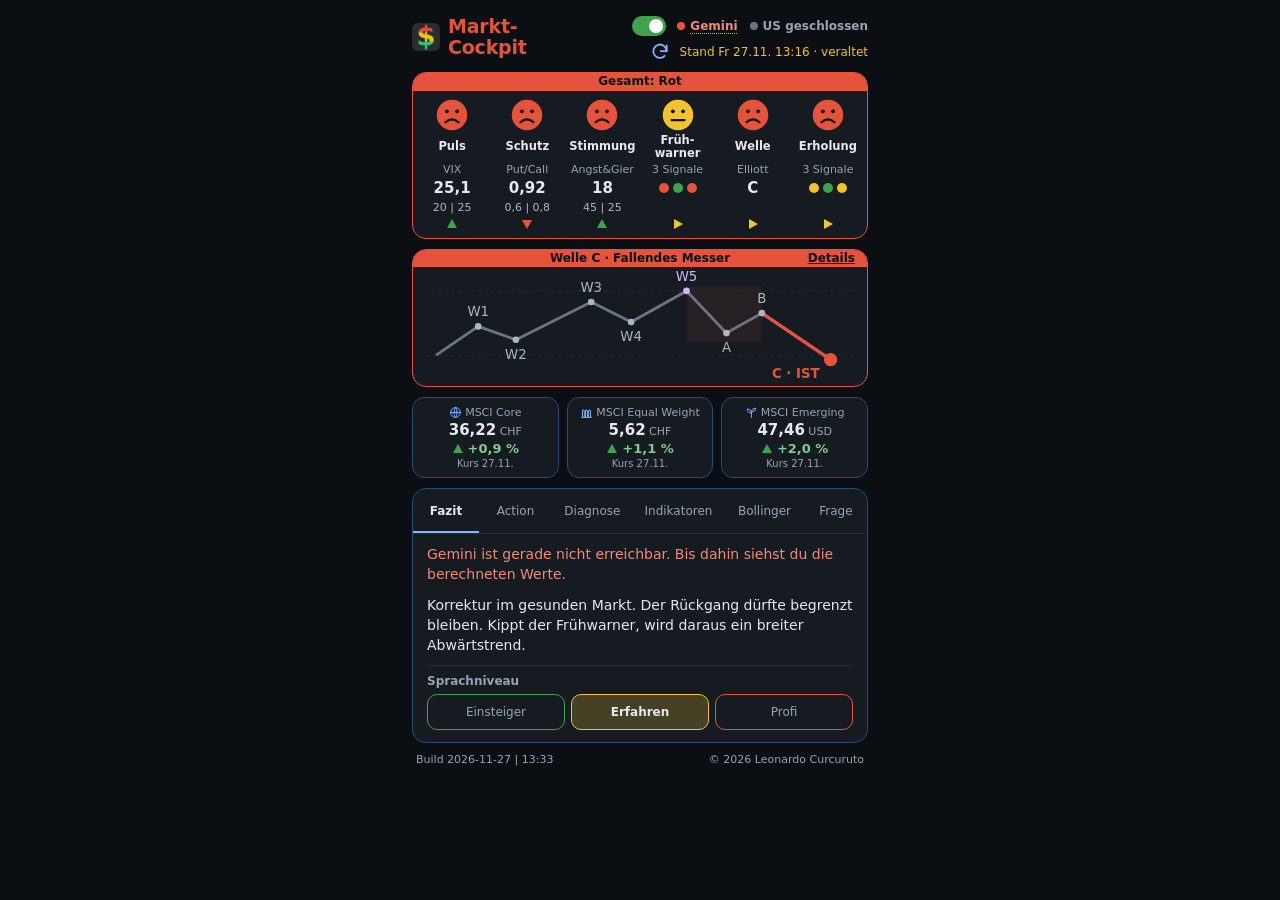
==== commit d308a96f: "Add files via upload" ====
--- a/index.html
+++ b/index.html
@@ -2,7 +2,7 @@
 <html lang="de">
 <head>
 <!-- ⚙️ VERSION: hier anpassen (Zürcher Zeit) -->
-<script>const APP_VERSION = "2026-11-27 | 13:31";</script>
+<script>const APP_VERSION = "2026-11-27 | 13:33";</script>
 <meta charset="utf-8">
 <meta name="viewport" content="width=device-width, initial-scale=1">
 <meta name="theme-color" content="#0B0E13">
@@ -199,9 +199,9 @@
 .header h1 { display: flex; align-items: center; gap: 8px; }
 .logo { width: 22px; height: 22px; border-radius: 5px; }
 #appTitle span { transition: color 0.3s; }
-#appTitle[data-level="green"]  span { color: var(--green-text); }
+#appTitle[data-level="green"]  span { color: var(--green); }
 #appTitle[data-level="yellow"] span { color: var(--yellow); }
-#appTitle[data-level="red"]    span { color: var(--red-text); }
+#appTitle[data-level="red"]    span { color: var(--red); }
 
 /* Kopfzeile auf schmalen Handys: Titel darf schrumpfen, rechte Seite kompakter */
 .header h1 { min-width: 0; flex-shrink: 1; }
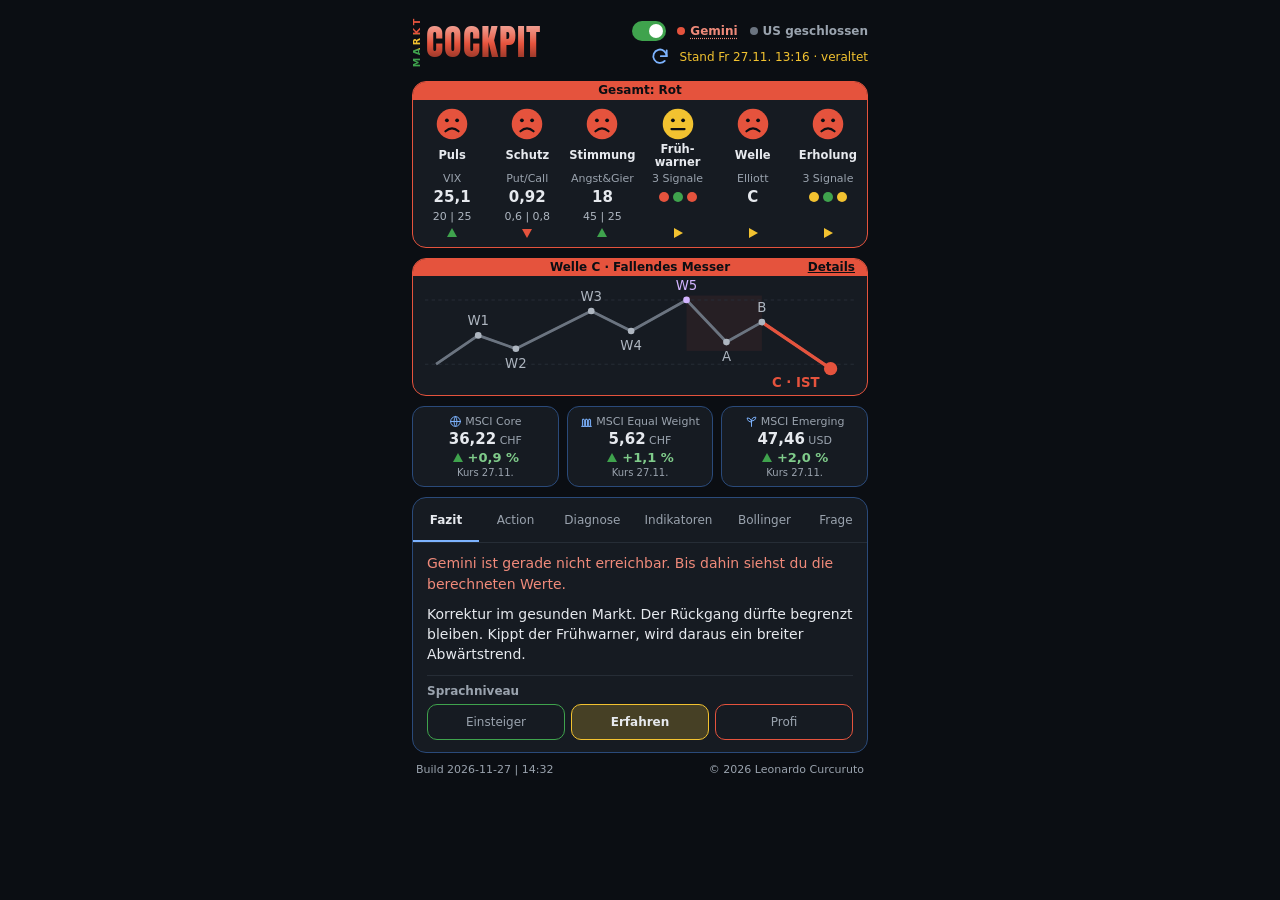
==== commit b234a43c: "Add files via upload" ====
--- a/index.html
+++ b/index.html
@@ -2,12 +2,15 @@
 <html lang="de">
 <head>
 <!-- ⚙️ VERSION: hier anpassen (Zürcher Zeit) -->
-<script>const APP_VERSION = "2026-11-27 | 13:33";</script>
+<script>const APP_VERSION = "2026-11-27 | 14:32";</script>
 <meta charset="utf-8">
 <meta name="viewport" content="width=device-width, initial-scale=1">
 <meta name="theme-color" content="#0B0E13">
 <link rel="icon" type="image/png" href="favicon.png">
 <title>Markt-Cockpit</title>
+<link rel="preconnect" href="https://fonts.googleapis.com">
+<link rel="preconnect" href="https://fonts.gstatic.com" crossorigin>
+<link rel="stylesheet" href="https://fonts.googleapis.com/css2?family=Anton&display=swap">
 <style>
 /* ════════════════════════════════════════════════════════════
    1. DESIGN-TOKENS
@@ -197,18 +200,21 @@
 .ask button:disabled, .ask input:disabled { opacity: 0.5; }
 
 .header h1 { display: flex; align-items: center; gap: 8px; }
-.logo { width: 22px; height: 22px; border-radius: 5px; }
-#appTitle span { transition: color 0.3s; }
-#appTitle[data-level="green"]  span { color: var(--green); }
-#appTitle[data-level="yellow"] span { color: var(--yellow); }
-#appTitle[data-level="red"]    span { color: var(--red); }
+/* Schriftzug Poster: MARKT senkrecht in Ampelfarben, COCKPIT in der Farbe der Gesamtampel */
+.wm { display: flex; align-items: center; gap: 4px; line-height: 1; }
+.wm__top { writing-mode: vertical-rl; transform: rotate(180deg); font-size: 9.5px; font-weight: 800; letter-spacing: 0.28em;
+  background: linear-gradient(to top, var(--red) 0 36%, var(--yellow) 36% 64%, var(--green) 64% 100%);
+  -webkit-background-clip: text; background-clip: text; color: transparent; }
+.wm__main { --lv: var(--text); font-family: Anton, Impact, "Arial Narrow", sans-serif; font-weight: 400; font-size: 36px; letter-spacing: 1px; line-height: 0.95;
+  background: linear-gradient(180deg, color-mix(in srgb, var(--lv) 55%, #fff), var(--lv) 55%, color-mix(in srgb, var(--lv) 65%, #000));
+  -webkit-background-clip: text; background-clip: text; color: transparent; }
+#appTitle[data-level="green"]  .wm__main { --lv: var(--green); }
+#appTitle[data-level="yellow"] .wm__main { --lv: var(--yellow); }
+#appTitle[data-level="red"]    .wm__main { --lv: var(--red); }
 
 /* Kopfzeile auf schmalen Handys: Titel darf schrumpfen, rechte Seite kompakter */
 .header h1 { min-width: 0; flex-shrink: 1; }
-/* Titel zweizeilig, Logo über beide Zeilen */
-#appTitle { font-size: 19px; line-height: 1.1; }
-#appTitle .logo { width: 28px; height: 28px; border-radius: 6px; }
-@media (max-width: 380px) { #appTitle { gap: 6px; } #appTitle .logo { width: 26px; height: 26px; } }
+@media (max-width: 380px) { .wm__main { font-size: 33px; } }
 .live { flex-shrink: 0; }
 @media (max-width: 420px) {
   .header { gap: 6px; }
@@ -225,7 +231,7 @@
 <main class="app">
 
   <header class="header">
-    <h1 id="appTitle"><img class="logo" src="favicon.png" alt="" onerror="this.remove()"><span>Markt-<br>Cockpit</span></h1>
+    <h1 id="appTitle" aria-label="Markt-Cockpit"><span class="wm" aria-hidden="true"><span class="wm__top">MARKT</span><span class="wm__main">COCKPIT</span></span></h1>
     <div class="live">
       <span class="live__row">
         <button type="button" class="switch" id="aiSwitch" role="switch" aria-checked="true" aria-label="Gemini ein- oder ausschalten" title="Gemini ein/aus" data-action="ai-toggle"></button>
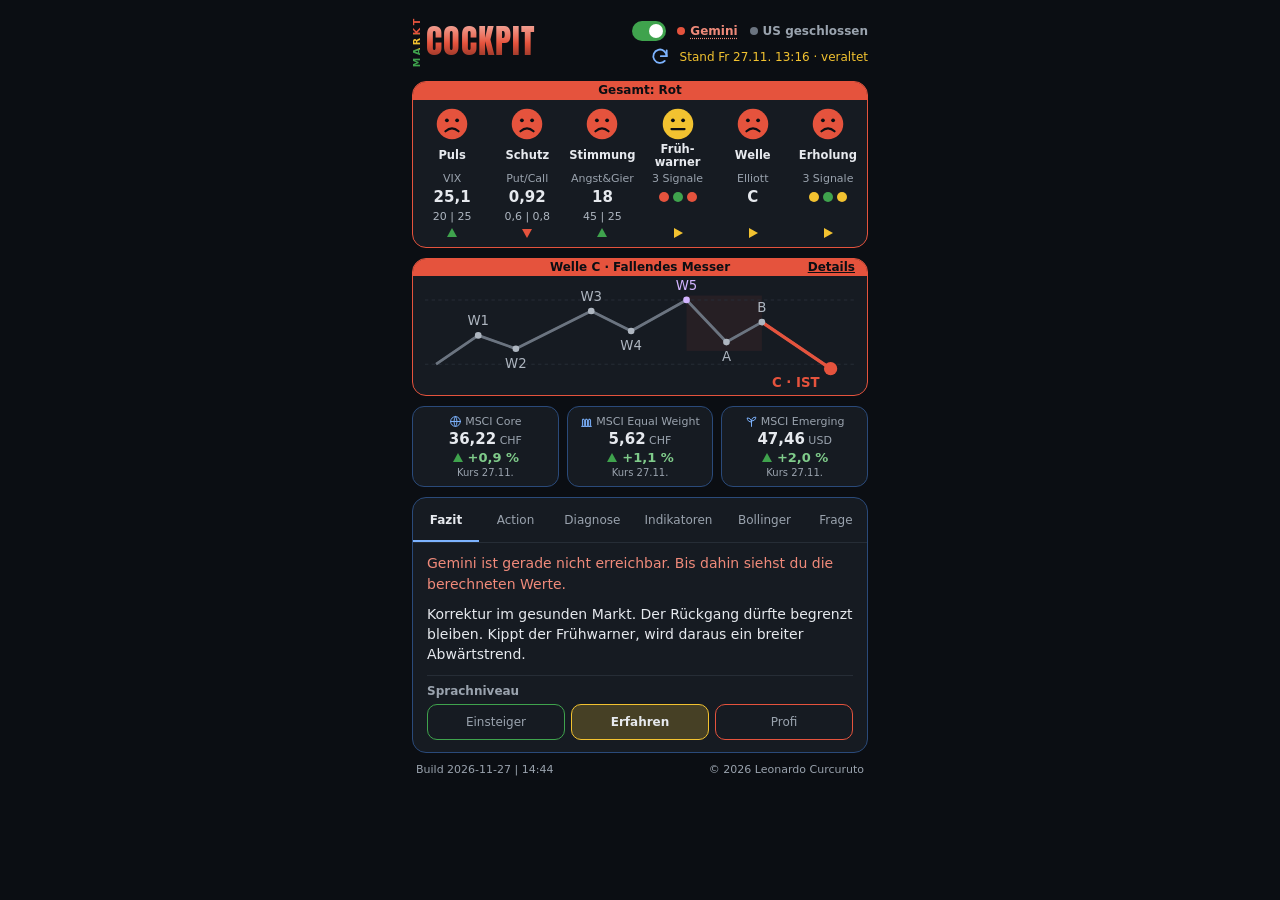
==== commit 5c4c958a: "Add files via upload" ====
--- a/index.html
+++ b/index.html
@@ -2,7 +2,7 @@
 <html lang="de">
 <head>
 <!-- ⚙️ VERSION: hier anpassen (Zürcher Zeit) -->
-<script>const APP_VERSION = "2026-11-27 | 14:32";</script>
+<script>const APP_VERSION = "2026-11-27 | 14:44";</script>
 <meta charset="utf-8">
 <meta name="viewport" content="width=device-width, initial-scale=1">
 <meta name="theme-color" content="#0B0E13">
@@ -205,7 +205,7 @@
 .wm__top { writing-mode: vertical-rl; transform: rotate(180deg); font-size: 9.5px; font-weight: 800; letter-spacing: 0.28em;
   background: linear-gradient(to top, var(--red) 0 36%, var(--yellow) 36% 64%, var(--green) 64% 100%);
   -webkit-background-clip: text; background-clip: text; color: transparent; }
-.wm__main { --lv: var(--text); font-family: Anton, Impact, "Arial Narrow", sans-serif; font-weight: 400; font-size: 36px; letter-spacing: 1px; line-height: 0.95;
+.wm__main { --lv: var(--text); font-family: Anton, Impact, "Arial Narrow", sans-serif; font-weight: 400; font-size: 34px; letter-spacing: 1px; line-height: 0.95;
   background: linear-gradient(180deg, color-mix(in srgb, var(--lv) 55%, #fff), var(--lv) 55%, color-mix(in srgb, var(--lv) 65%, #000));
   -webkit-background-clip: text; background-clip: text; color: transparent; }
 #appTitle[data-level="green"]  .wm__main { --lv: var(--green); }
@@ -214,7 +214,6 @@
 
 /* Kopfzeile auf schmalen Handys: Titel darf schrumpfen, rechte Seite kompakter */
 .header h1 { min-width: 0; flex-shrink: 1; }
-@media (max-width: 380px) { .wm__main { font-size: 33px; } }
 .live { flex-shrink: 0; }
 @media (max-width: 420px) {
   .header { gap: 6px; }
@@ -799,6 +798,21 @@
   $("liveInfo").textContent = c.label;
   $("liveInfo").dataset.stale = c.stale;
   $("build").textContent = `Build ${APP_VERSION}`;
+  fitTitle();
+}
+
+// COCKPIT so gross wie möglich, aber nie breiter als der freie Platz neben der rechten Anzeige
+function fitTitle() {
+  const main = document.querySelector(".wm__main");
+  const live = document.querySelector(".live");
+  if (!main || !live) return;
+  const tooWide = () => main.getBoundingClientRect().right > live.getBoundingClientRect().left - 12;   // mind. 12 px Abstand
+  let size = 34;
+  main.style.fontSize = size + "px";
+  while (size > 20 && tooWide()) {
+    size -= 1;
+    main.style.fontSize = size + "px";
+  }
 }
 
 function renderSignals(model) {
@@ -1132,6 +1146,8 @@
 }
 
 bindEvents();
+window.addEventListener("resize", fitTitle);
+document.fonts?.ready.then(fitTitle);   // nach dem Laden der Schrift Anton neu messen
 renderAiSwitch();
 refresh();
 setInterval(refresh, CONFIG.refreshMinutes * 60000);
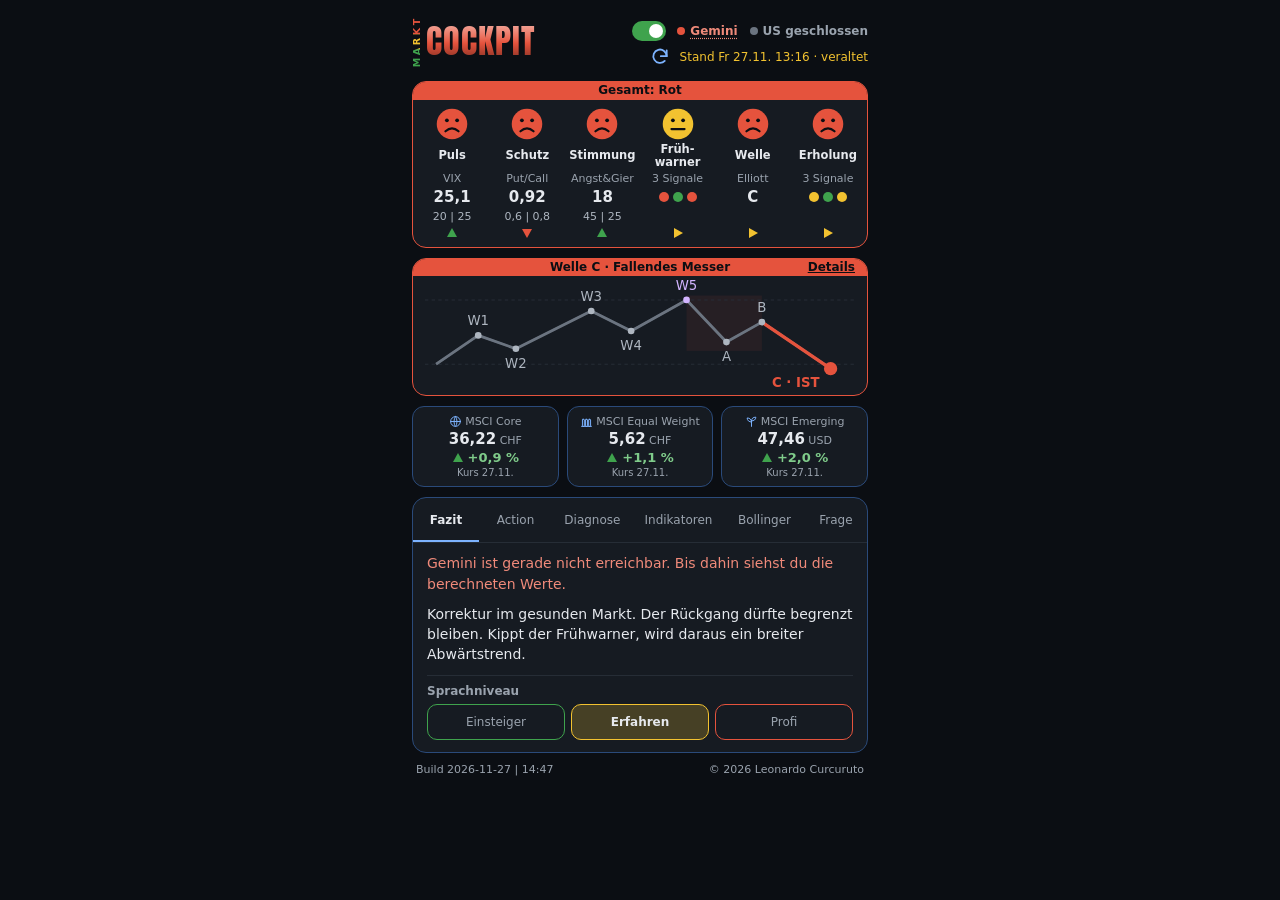
==== commit e4321922: "Add files via upload" ====
--- a/index.html
+++ b/index.html
@@ -2,7 +2,7 @@
 <html lang="de">
 <head>
 <!-- ⚙️ VERSION: hier anpassen (Zürcher Zeit) -->
-<script>const APP_VERSION = "2026-11-27 | 14:44";</script>
+<script>const APP_VERSION = "2026-11-27 | 14:47";</script>
 <meta charset="utf-8">
 <meta name="viewport" content="width=device-width, initial-scale=1">
 <meta name="theme-color" content="#0B0E13">
@@ -798,22 +798,8 @@
   $("liveInfo").textContent = c.label;
   $("liveInfo").dataset.stale = c.stale;
   $("build").textContent = `Build ${APP_VERSION}`;
-  fitTitle();
-}
-
-// COCKPIT so gross wie möglich, aber nie breiter als der freie Platz neben der rechten Anzeige
-function fitTitle() {
-  const main = document.querySelector(".wm__main");
-  const live = document.querySelector(".live");
-  if (!main || !live) return;
-  const tooWide = () => main.getBoundingClientRect().right > live.getBoundingClientRect().left - 12;   // mind. 12 px Abstand
-  let size = 34;
-  main.style.fontSize = size + "px";
-  while (size > 20 && tooWide()) {
-    size -= 1;
-    main.style.fontSize = size + "px";
-  }
-}
+}
+
 
 function renderSignals(model) {
   $("overallBar").dataset.level = model.overall;
@@ -1146,8 +1132,6 @@
 }
 
 bindEvents();
-window.addEventListener("resize", fitTitle);
-document.fonts?.ready.then(fitTitle);   // nach dem Laden der Schrift Anton neu messen
 renderAiSwitch();
 refresh();
 setInterval(refresh, CONFIG.refreshMinutes * 60000);
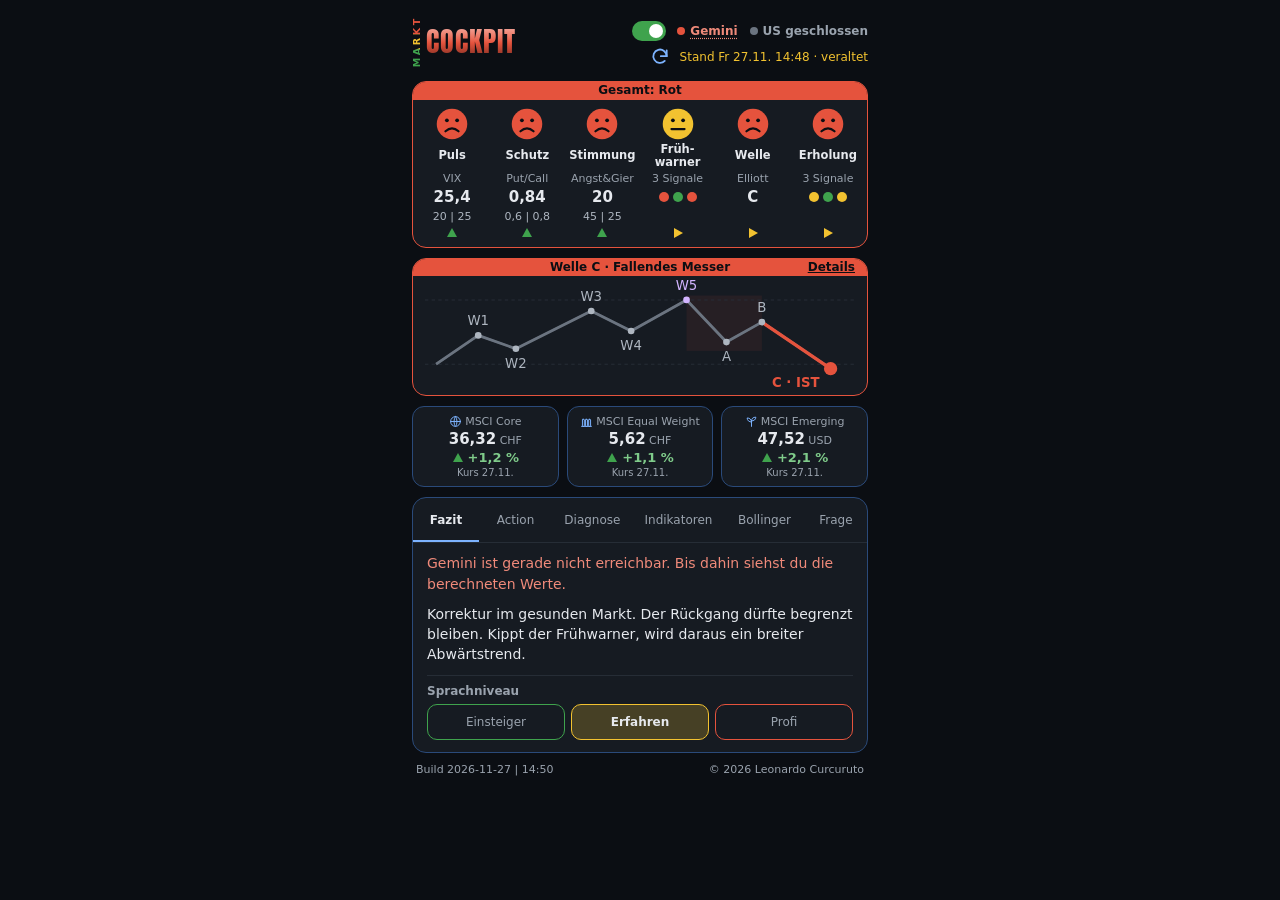
==== commit 8d55b008: "Add files via upload" ====
--- a/index.html
+++ b/index.html
@@ -2,7 +2,7 @@
 <html lang="de">
 <head>
 <!-- ⚙️ VERSION: hier anpassen (Zürcher Zeit) -->
-<script>const APP_VERSION = "2026-11-27 | 14:47";</script>
+<script>const APP_VERSION = "2026-11-27 | 14:50";</script>
 <meta charset="utf-8">
 <meta name="viewport" content="width=device-width, initial-scale=1">
 <meta name="theme-color" content="#0B0E13">
@@ -205,7 +205,7 @@
 .wm__top { writing-mode: vertical-rl; transform: rotate(180deg); font-size: 9.5px; font-weight: 800; letter-spacing: 0.28em;
   background: linear-gradient(to top, var(--red) 0 36%, var(--yellow) 36% 64%, var(--green) 64% 100%);
   -webkit-background-clip: text; background-clip: text; color: transparent; }
-.wm__main { --lv: var(--text); font-family: Anton, Impact, "Arial Narrow", sans-serif; font-weight: 400; font-size: 34px; letter-spacing: 1px; line-height: 0.95;
+.wm__main { --lv: var(--text); font-family: Anton, Impact, "Arial Narrow", sans-serif; font-weight: 400; font-size: 28px; letter-spacing: 1px; line-height: 0.95;
   background: linear-gradient(180deg, color-mix(in srgb, var(--lv) 55%, #fff), var(--lv) 55%, color-mix(in srgb, var(--lv) 65%, #000));
   -webkit-background-clip: text; background-clip: text; color: transparent; }
 #appTitle[data-level="green"]  .wm__main { --lv: var(--green); }
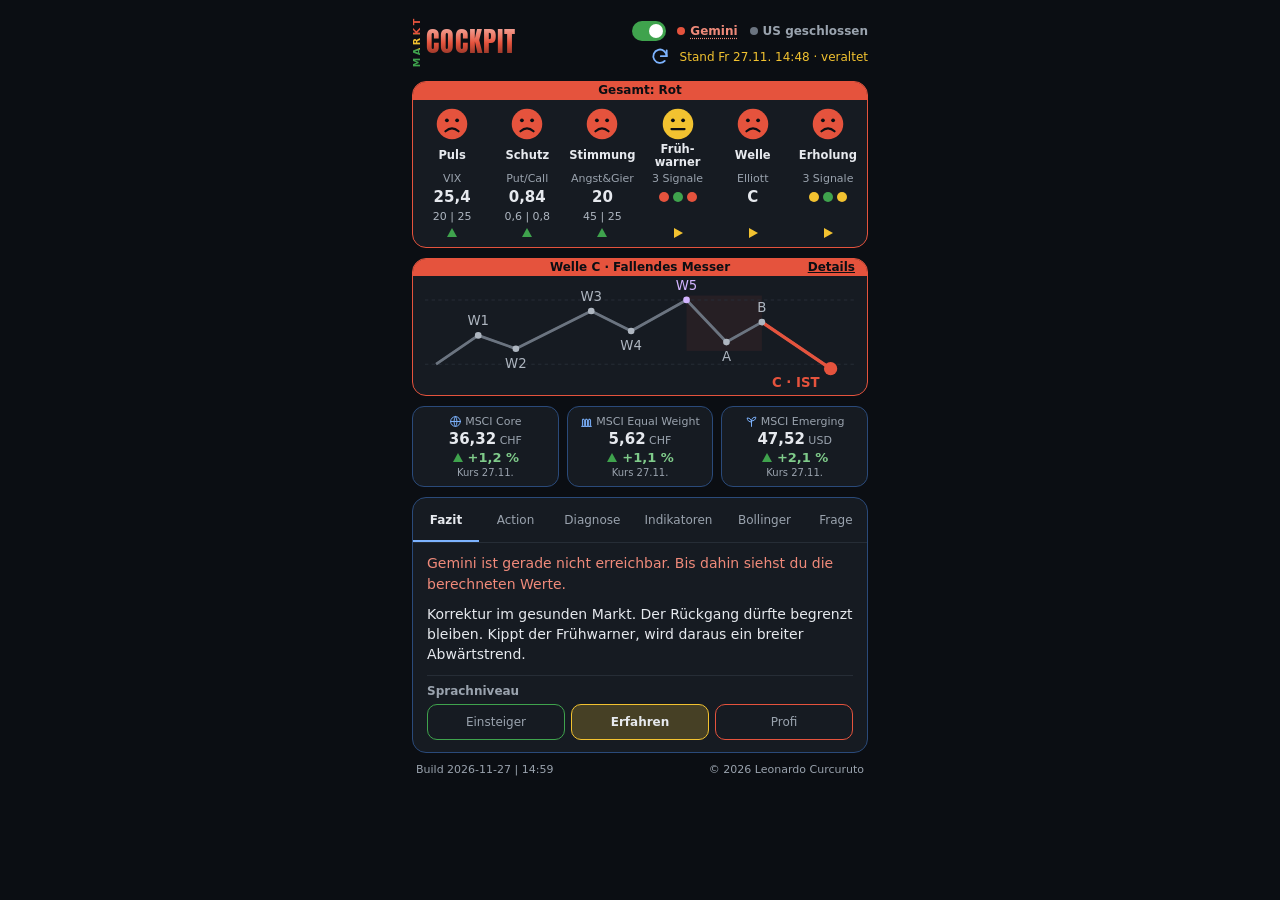
==== commit 30401d42: "Add files via upload" ====
--- a/index.html
+++ b/index.html
@@ -2,7 +2,7 @@
 <html lang="de">
 <head>
 <!-- ⚙️ VERSION: hier anpassen (Zürcher Zeit) -->
-<script>const APP_VERSION = "2026-11-27 | 14:50";</script>
+<script>const APP_VERSION = "2026-11-27 | 14:59";</script>
 <meta charset="utf-8">
 <meta name="viewport" content="width=device-width, initial-scale=1">
 <meta name="theme-color" content="#0B0E13">
@@ -222,6 +222,18 @@
   .live__badge, .ai-badge { gap: 4px; }
 }
 
+/* Sprungziel kurz hervorheben (Tipp auf einen Smiley) */
+/* 2x blinken, danach hinterlegt bleiben, bis man woanders hin tippt */
+.focused { background: color-mix(in srgb, var(--accent) 14%, transparent); border-radius: 8px; }
+.flash { animation: blink2 1.3s ease-in-out; }
+@keyframes blink2 {
+  0%, 20%  { background: color-mix(in srgb, var(--accent) 28%, transparent); }
+  30%, 45% { background: transparent; }
+  55%, 70% { background: color-mix(in srgb, var(--accent) 28%, transparent); }
+  80%      { background: transparent; }
+  100%     { background: color-mix(in srgb, var(--accent) 14%, transparent); }
+}
+
 /* Fusszeile */
 .footer { display: flex; justify-content: space-between; font-size: 11px; color: var(--muted); padding: 0 4px; }
 </style>
@@ -543,12 +555,12 @@
   groups.forEach((g) => { g.level = groupLevel(g.rows.map((x) => x.level)); });
 
   const signals = [
-    { name: "Puls", src: "VIX", tab: "ind", value: fmt(vix, 1), range: "20 | 25", level: level(vix, T.vix), trend: trend(vix, s.vix?.prev) },
-    { name: "Schutz", src: "Put/Call", tab: "ind", value: fmt(s.putCall?.value, 2), range: "0,6 | 0,8", level: level(s.putCall?.value, T.putCall), trend: trend(s.putCall?.value, s.putCall?.prev) },
-    { name: "Stimmung", src: "Angst&Gier", tab: "ind", value: isNum(fg) ? Math.round(fg) : "–", range: "45 | 25", level: fearGreedLevel(fg), trend: trend(fg, s.fearGreed?.prev, true) },
-    { name: "Früh&shy;warner", src: "3 Signale", tab: "diag", lights: m.fruehwarner || {}, level: fwLevel, trend: "same" },
-    { name: "Welle", src: "Elliott", tab: "diag", value: phase.code || "–", level: phaseLevel, trend: "same" },
-    { name: "Erholung", src: "3 Signale", tab: "diag", recovery: m.erholung || {}, level: erLevel, trend: "same", inOverall: false },
+    { name: "Puls", src: "VIX", tab: "ind", group: "sentiment", focus: "VIX", value: fmt(vix, 1), range: "20 | 25", level: level(vix, T.vix), trend: trend(vix, s.vix?.prev) },
+    { name: "Schutz", src: "Put/Call", tab: "ind", group: "sentiment", focus: "Put/Call", value: fmt(s.putCall?.value, 2), range: "0,6 | 0,8", level: level(s.putCall?.value, T.putCall), trend: trend(s.putCall?.value, s.putCall?.prev) },
+    { name: "Stimmung", src: "Angst&Gier", tab: "ind", group: "sentiment", focus: "Angst & Gier", value: isNum(fg) ? Math.round(fg) : "–", range: "45 | 25", level: fearGreedLevel(fg), trend: trend(fg, s.fearGreed?.prev, true) },
+    { name: "Früh&shy;warner", src: "3 Signale", tab: "diag", focus: "fw", lights: m.fruehwarner || {}, level: fwLevel, trend: "same" },
+    { name: "Welle", src: "Elliott", tab: "diag", focus: "phase", value: phase.code || "–", level: phaseLevel, trend: "same" },
+    { name: "Erholung", src: "3 Signale", tab: "diag", focus: "er", recovery: m.erholung || {}, level: erLevel, trend: "same", inOverall: false },
   ];
 
   return {
@@ -814,7 +826,7 @@
       : s.recovery
       ? `<span class="lights">${dot(pos(s.recovery.fearTurn), "Angst dreht")}${dot(pos(s.recovery.vixCurve), "VIX entspannt")}${dot(pos(s.recovery.credit), "Kredit beruhigt")}</span>`
       : `<span class="signal__value num">${esc(s.value)}</span>`;
-    return `<button type="button" class="signal" data-tab="${s.tab}" aria-label="${s.name.replace("&shy;", "")}: ${LEVEL_TEXT[s.level]}">
+    return `<button type="button" class="signal" data-tab="${s.tab}" data-open="${s.group || ""}" data-focus="${s.focus || ""}" aria-label="${s.name.replace("&shy;", "")}: ${LEVEL_TEXT[s.level]}">
       ${smiley(s.level, 32)}<span class="signal__name">${s.name}</span><span class="signal__src">${s.src}</span>
       ${value}<span class="signal__range num">${s.range || ""}</span>${arrow(s.trend)}</button>`;
   }).join("");
@@ -876,6 +888,7 @@
   asking: false,
   style: Number.isInteger(store.get(CONFIG.storage.style)) ? store.get(CONFIG.storage.style) : 1,
   aiOn: store.get(CONFIG.storage.aiOn) !== false,   // Standard: ein
+  focus: null,               // per Smiley angesprungener Wert (bleibt hinterlegt)
   geminiError: null,         // letzter Fehler: { at, summary, code, detail }
 };
 
@@ -943,17 +956,17 @@
       </div>
       <div class="verdict" data-level="${model.diag.level}">${esc(model.diag.title)}</div>
       <p class="muted">${esc(model.diag.text)}</p>
-      <div class="block"><h3>Frühwarner · vs. 50-Tage-Schnitt</h3>
+      <div class="block" data-focus-id="fw"><h3>Frühwarner · vs. 50-Tage-Schnitt</h3>
         ${kv(sig(fw.smallCaps), "Small Caps", fw.smallCaps ? fmtPct(fw.smallCaps.diffPct) : "–")}
         ${kv(sig(fw.breadth), "Marktbreite", fw.breadth ? fmtPct(fw.breadth.diffPct) : "–")}
         ${kv(sig(fw.credit), "Kredit-Spreads", fw.credit ? fmt(fw.credit.value, 2) + " %" : "–")}
       </div>
-      <div class="block"><h3>Erholungs-Radar · ${ERHOLUNG_TEXT[model.erLevel]}</h3>
+      <div class="block" data-focus-id="er"><h3>Erholungs-Radar · ${ERHOLUNG_TEXT[model.erLevel]}</h3>
         ${kv(pos(er.fearTurn), "Angst dreht", er.fearTurn ? `${fmt(er.fearTurn.value, 0)} (Tief ${fmt(er.fearTurn.min10, 0)})` : "–")}
         ${kv(pos(er.vixCurve), "VIX entspannt", er.vixCurve ? `${fmt(er.vixCurve.vix, 1)} vs. ${fmt(er.vixCurve.vix3m, 1)}` : "–")}
         ${kv(pos(er.credit), "Kredit beruhigt", er.credit ? `${fmt(er.credit.value, 2)} vs. ${fmt(er.credit.sma10, 2)}` : "–")}
       </div>
-      ${ph ? `<div class="block"><h3>Aktuelle Phase</h3>
+      ${ph ? `<div class="block" data-focus-id="phase"><h3>Aktuelle Phase</h3>
         <div class="phase" data-level="${ph.level}"><div class="phase__name">${esc(ph.name)}</div><div class="phase__desc">${esc(ph.desc)}</div></div></div>` : ""}`;
   },
 
@@ -1004,7 +1017,7 @@
   return `${back}
     <div class="kv">${dot(g.level)}<span><b>${esc(g.name)}</b></span><span></span></div>
     <div>${g.rows.map((r) => `
-      <div class="ind-row">${dot(r.level)}<span class="ind-row__name">${esc(r.name)}</span>
+      <div class="ind-row" data-focus-id="${esc(r.name)}">${dot(r.level)}<span class="ind-row__name">${esc(r.name)}</span>
         <span class="ind-row__val num">${esc(r.value)}</span>${arrow(r.trend)}
         <span class="ind-row__desc">${esc(r.desc)}</span></div>`).join("")}</div>
     ${fazit ? `<div class="kachel-fazit">${esc(fazit)}</div>` : ""}`;
@@ -1012,7 +1025,10 @@
 
 function renderPanel(model) {
   $("tabPanel").innerHTML = PANELS[ui.tab](model);
-}
+  focusTarget()?.classList.add("focused");   // Hinterlegung bleibt auch nach dem Aktualisieren
+}
+
+const focusTarget = () => ui.focus ? $("tabPanel").querySelector(`[data-focus-id="${CSS.escape(ui.focus)}"]`) : null;
 
 function renderAll(model) {
   renderHeader(model);
@@ -1043,13 +1059,24 @@
     if (el.dataset.tab) {
       ev.preventDefault();
       ui.tab = el.dataset.tab;
-      ui.group = null;
+      ui.group = el.dataset.open || null;      // Smiley: passende Kachel direkt öffnen
+      ui.focus = el.dataset.focus || null;     // Wert, der hinterlegt bleibt
       renderTabs();
-      if (!el.classList.contains("tab")) $("tabsCard").scrollIntoView({ behavior: "smooth", block: "start" });
+      renderPanel(model);
+      const target = focusTarget();
+      if (target) {                             // zum Wert springen, 2x blinken
+        target.scrollIntoView({ behavior: "smooth", block: "center" });
+        target.classList.add("flash");
+      } else if (!el.classList.contains("tab")) {
+        $("tabsCard").scrollIntoView({ behavior: "smooth", block: "start" });
+      }
+      return;
     } else if (el.dataset.group) {
       ui.group = el.dataset.group;
+      ui.focus = null;
     } else if (el.dataset.action === "back") {
       ui.group = null;
+      ui.focus = null;
     } else if (el.dataset.style) {
       if (Number(el.dataset.style) === ui.style) return;
       ui.style = Number(el.dataset.style);
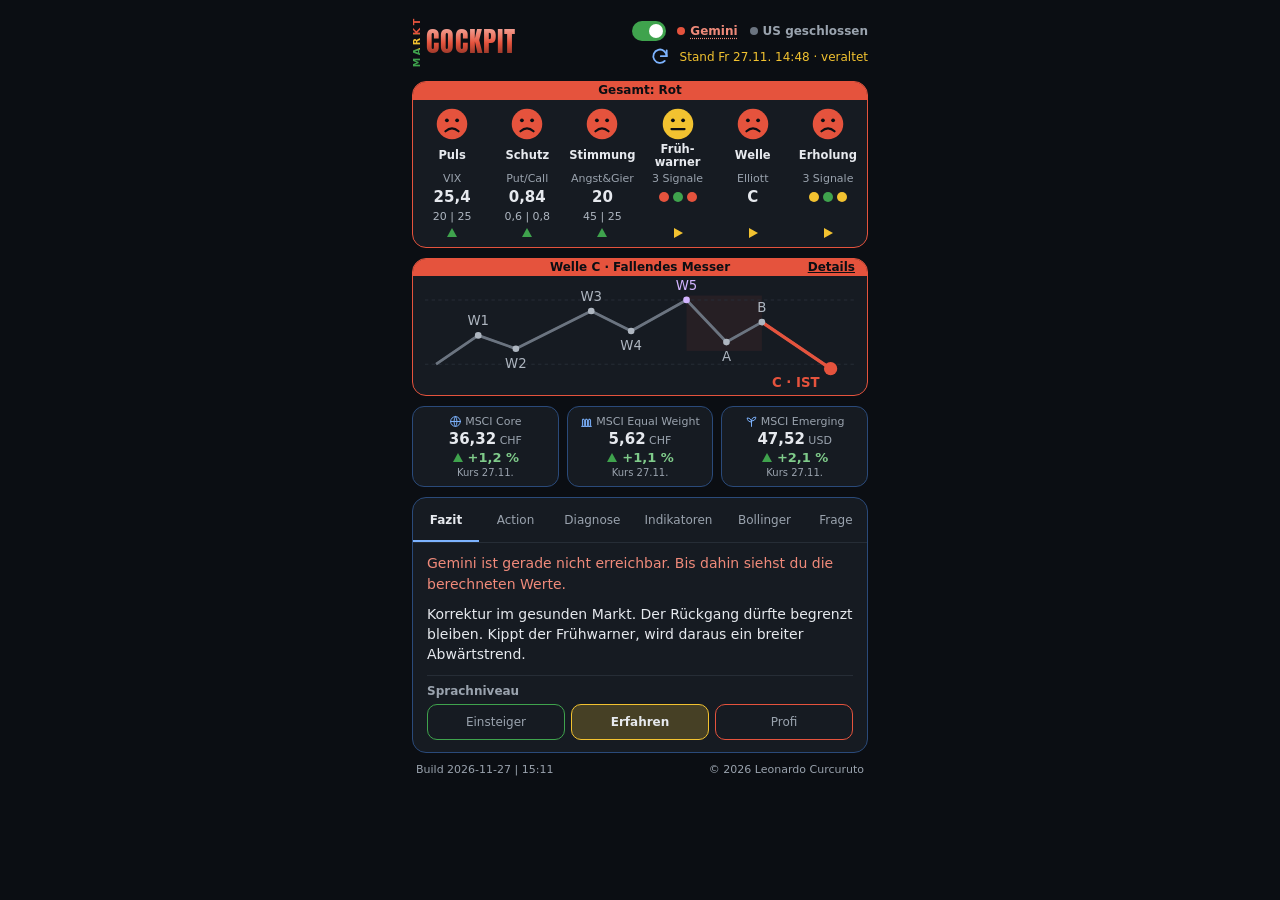
==== commit b8795f21: "Add files via upload" ====
--- a/index.html
+++ b/index.html
@@ -2,7 +2,7 @@
 <html lang="de">
 <head>
 <!-- ⚙️ VERSION: hier anpassen (Zürcher Zeit) -->
-<script>const APP_VERSION = "2026-11-27 | 14:59";</script>
+<script>const APP_VERSION = "2026-11-27 | 15:11";</script>
 <meta charset="utf-8">
 <meta name="viewport" content="width=device-width, initial-scale=1">
 <meta name="theme-color" content="#0B0E13">
@@ -156,8 +156,8 @@
 .action__title { font-size: 14px; font-weight: 600; }
 .action__text { font-size: 13px; color: #AEB6C0; line-height: 1.4; }
 
-.chips { display: flex; gap: 8px; flex-wrap: wrap; }
-.chip { display: flex; align-items: center; gap: 6px; font-size: 12px; font-weight: 600; background: var(--card-inset); border: 1px solid var(--line); border-radius: 999px; padding: 3px 9px; }
+.chips { display: flex; gap: 5px; flex-wrap: nowrap; }   /* immer eine Zeile */
+.chip { display: flex; align-items: center; gap: 5px; font-size: 12px; font-weight: 600; background: var(--card-inset); border: 1px solid var(--line); border-radius: 999px; padding: 3px 8px; white-space: nowrap; min-width: 0; }
 .verdict { font-size: 15px; font-weight: 700; }
 .verdict[data-level="green"]  { color: var(--green-text); }
 .verdict[data-level="yellow"] { color: var(--yellow); }
